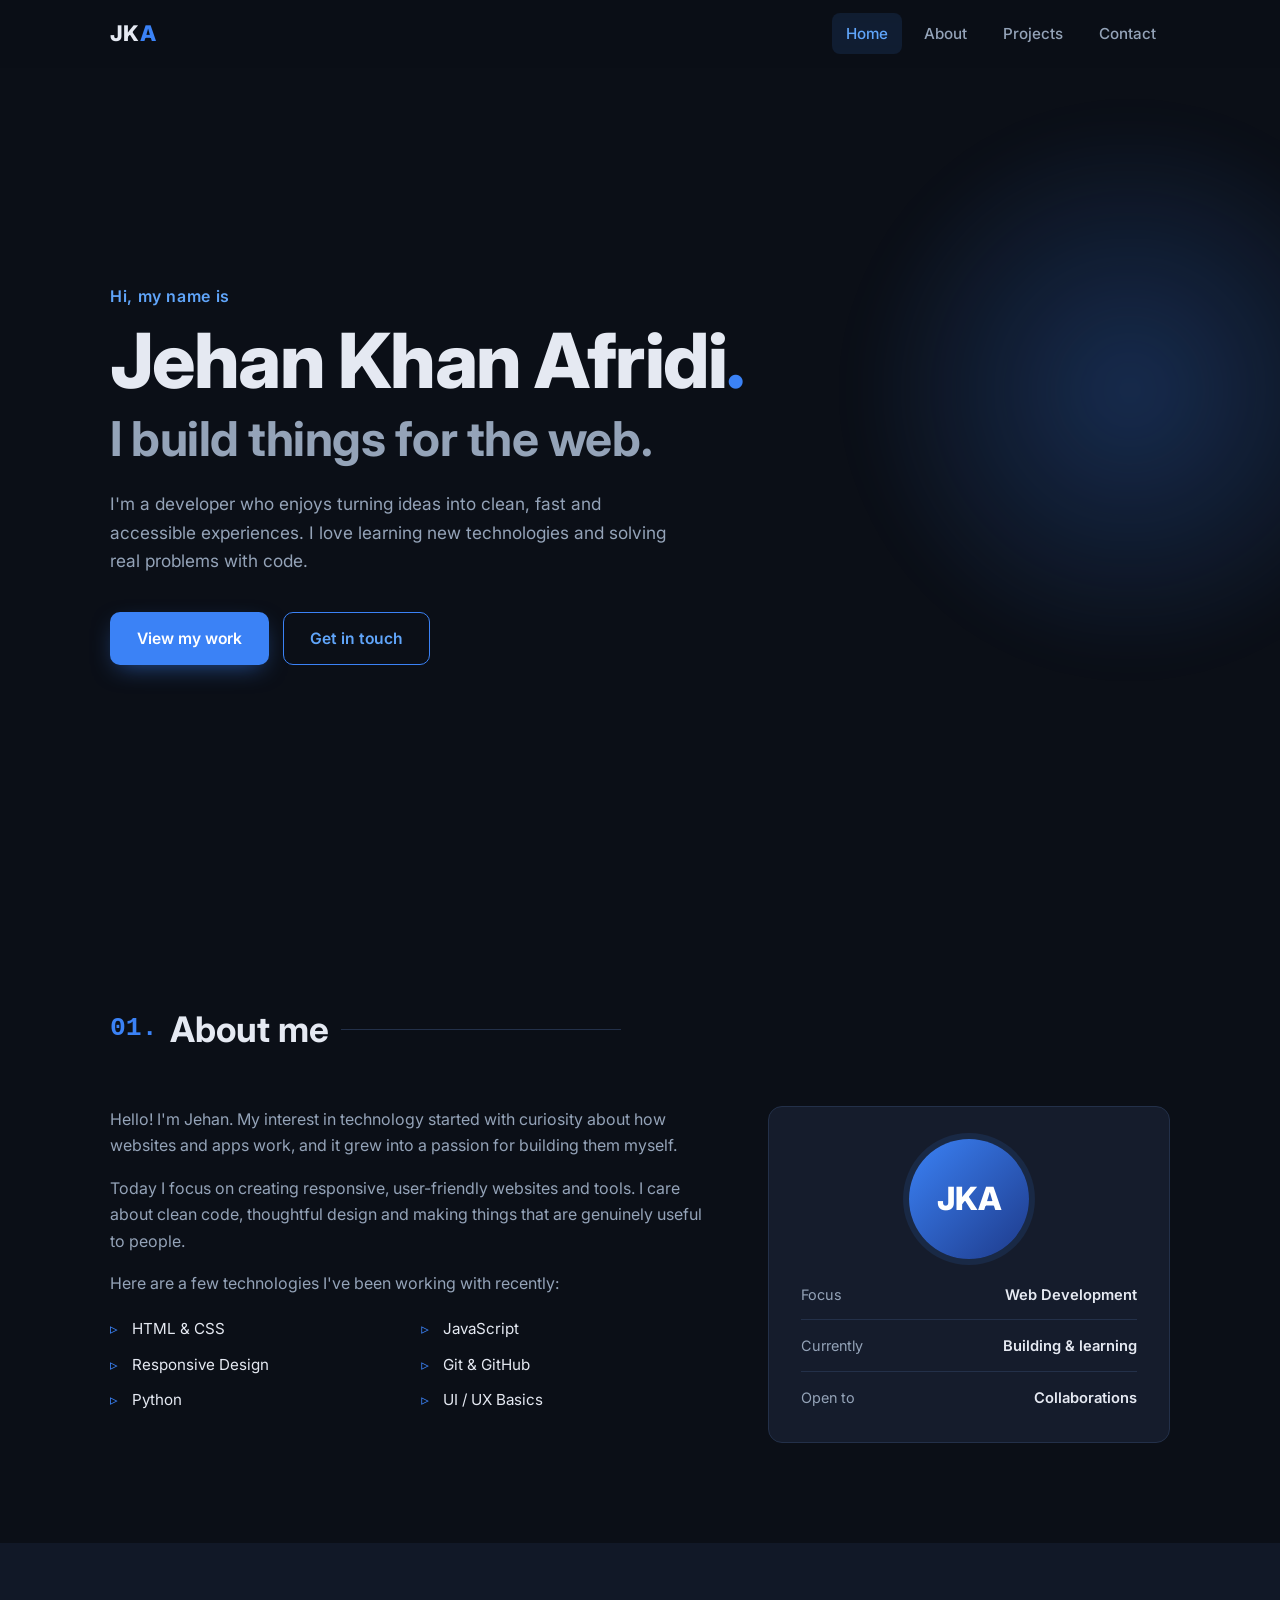
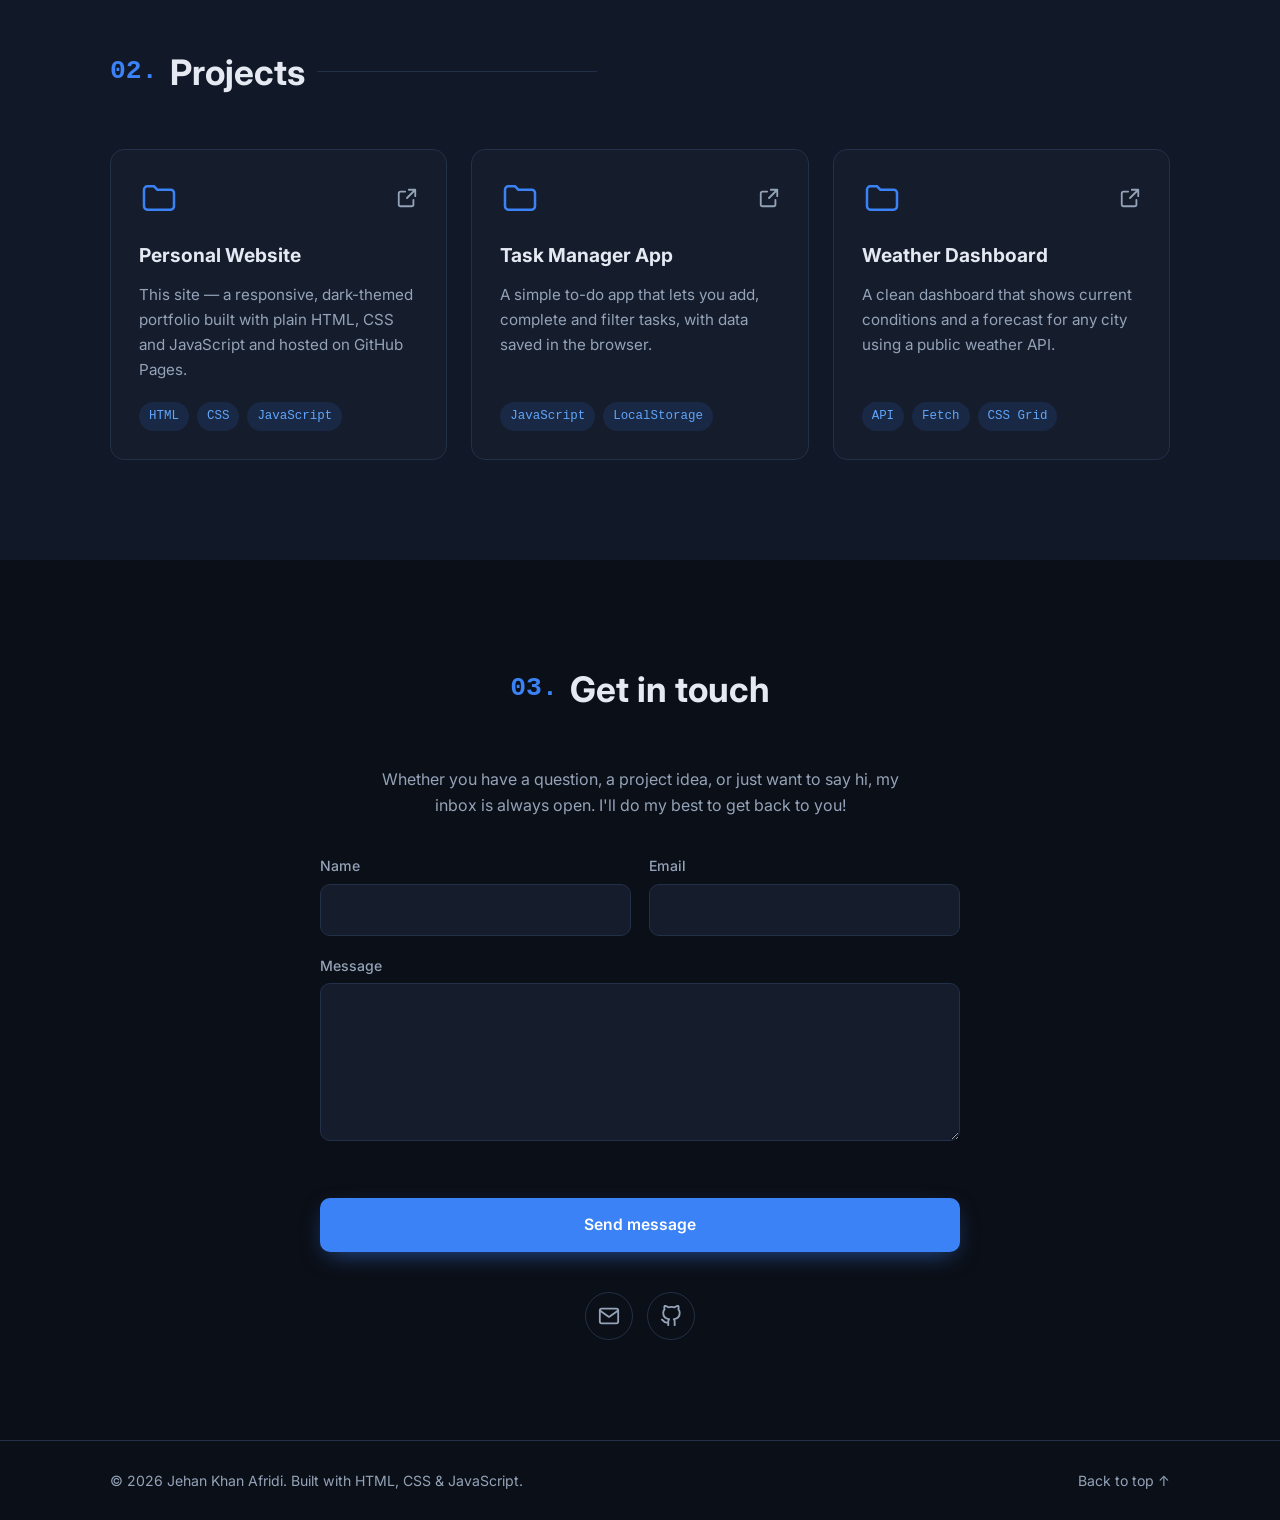
==== index.html @ e615b88d "Add personal website with home, about, projects and contact sections Co-Authored-By: Claude Opus 5.5" ====
<!DOCTYPE html>
<html lang="en">
<head>
  <meta charset="UTF-8">
  <meta name="viewport" content="width=device-width, initial-scale=1.0">
  <meta name="description" content="Personal website of Jehan Khan Afridi — developer, builder and lifelong learner.">
  <meta name="theme-color" content="#0b0f17">
  <title>Jehan Khan Afridi</title>
  <link rel="preconnect" href="https://fonts.googleapis.com">
  <link rel="preconnect" href="https://fonts.gstatic.com" crossorigin>
  <link href="https://fonts.googleapis.com/css2?family=Inter:wght@400;500;600;700;800&display=swap" rel="stylesheet">
  <link rel="stylesheet" href="css/style.css">
  <script>document.documentElement.classList.add("js");</script>
</head>
<body>
  <header class="site-header" id="top">
    <nav class="nav container" aria-label="Main navigation">
      <a href="#home" class="logo" aria-label="Home">JK<span>A</span></a>
      <button class="nav-toggle" aria-expanded="false" aria-controls="nav-menu" aria-label="Toggle menu">
        <span></span><span></span><span></span>
      </button>
      <ul class="nav-menu" id="nav-menu">
        <li><a href="#home" class="nav-link">Home</a></li>
        <li><a href="#about" class="nav-link">About</a></li>
        <li><a href="#projects" class="nav-link">Projects</a></li>
        <li><a href="#contact" class="nav-link">Contact</a></li>
      </ul>
    </nav>
  </header>

  <main>
    <!-- Home -->
    <section class="hero" id="home">
      <div class="container hero-inner">
        <p class="eyebrow">Hi, my name is</p>
        <h1 class="hero-title">Jehan Khan Afridi<span class="accent">.</span></h1>
        <h2 class="hero-subtitle">I build things for the web.</h2>
        <p class="hero-text">
          I'm a developer who enjoys turning ideas into clean, fast and accessible
          experiences. I love learning new technologies and solving real problems with code.
        </p>
        <div class="hero-actions">
          <a href="#projects" class="btn btn-primary">View my work</a>
          <a href="#contact" class="btn btn-outline">Get in touch</a>
        </div>
      </div>
      <div class="hero-glow" aria-hidden="true"></div>
    </section>

    <!-- About -->
    <section class="section" id="about">
      <div class="container">
        <h2 class="section-title"><span class="accent">01.</span> About me</h2>
        <div class="about-grid">
          <div class="about-text reveal">
            <p>
              Hello! I'm Jehan. My interest in technology started with curiosity about how
              websites and apps work, and it grew into a passion for building them myself.
            </p>
            <p>
              Today I focus on creating responsive, user-friendly websites and tools.
              I care about clean code, thoughtful design and making things that are
              genuinely useful to people.
            </p>
            <p>Here are a few technologies I've been working with recently:</p>
            <ul class="skills">
              <li>HTML &amp; CSS</li>
              <li>JavaScript</li>
              <li>Responsive Design</li>
              <li>Git &amp; GitHub</li>
              <li>Python</li>
              <li>UI / UX Basics</li>
            </ul>
          </div>
          <div class="about-card reveal">
            <div class="avatar" aria-hidden="true">JKA</div>
            <dl class="facts">
              <div><dt>Focus</dt><dd>Web Development</dd></div>
              <div><dt>Currently</dt><dd>Building &amp; learning</dd></div>
              <div><dt>Open to</dt><dd>Collaborations</dd></div>
            </dl>
          </div>
        </div>
      </div>
    </section>

    <!-- Projects -->
    <section class="section" id="projects">
      <div class="container">
        <h2 class="section-title"><span class="accent">02.</span> Projects</h2>
        <div class="projects-grid">
          <article class="project-card reveal">
            <div class="project-top">
              <svg class="project-icon" viewBox="0 0 24 24" aria-hidden="true"><path d="M3 7a2 2 0 0 1 2-2h4l2 2h8a2 2 0 0 1 2 2v8a2 2 0 0 1-2 2H5a2 2 0 0 1-2-2z"/></svg>
              <a href="https://github.com/afridi107/MyWebsite" class="project-link" target="_blank" rel="noopener" aria-label="View source on GitHub">
                <svg viewBox="0 0 24 24" aria-hidden="true"><path d="M14 3h7v7M21 3l-9 9M10 5H5a2 2 0 0 0-2 2v12a2 2 0 0 0 2 2h12a2 2 0 0 0 2-2v-5"/></svg>
              </a>
            </div>
            <h3>Personal Website</h3>
            <p>This site — a responsive, dark-themed portfolio built with plain HTML, CSS and JavaScript and hosted on GitHub Pages.</p>
            <ul class="tags"><li>HTML</li><li>CSS</li><li>JavaScript</li></ul>
          </article>

          <article class="project-card reveal">
            <div class="project-top">
              <svg class="project-icon" viewBox="0 0 24 24" aria-hidden="true"><path d="M3 7a2 2 0 0 1 2-2h4l2 2h8a2 2 0 0 1 2 2v8a2 2 0 0 1-2 2H5a2 2 0 0 1-2-2z"/></svg>
              <a href="#" class="project-link" aria-label="Project link">
                <svg viewBox="0 0 24 24" aria-hidden="true"><path d="M14 3h7v7M21 3l-9 9M10 5H5a2 2 0 0 0-2 2v12a2 2 0 0 0 2 2h12a2 2 0 0 0 2-2v-5"/></svg>
              </a>
            </div>
            <h3>Task Manager App</h3>
            <p>A simple to-do app that lets you add, complete and filter tasks, with data saved in the browser.</p>
            <ul class="tags"><li>JavaScript</li><li>LocalStorage</li></ul>
          </article>

          <article class="project-card reveal">
            <div class="project-top">
              <svg class="project-icon" viewBox="0 0 24 24" aria-hidden="true"><path d="M3 7a2 2 0 0 1 2-2h4l2 2h8a2 2 0 0 1 2 2v8a2 2 0 0 1-2 2H5a2 2 0 0 1-2-2z"/></svg>
              <a href="#" class="project-link" aria-label="Project link">
                <svg viewBox="0 0 24 24" aria-hidden="true"><path d="M14 3h7v7M21 3l-9 9M10 5H5a2 2 0 0 0-2 2v12a2 2 0 0 0 2 2h12a2 2 0 0 0 2-2v-5"/></svg>
              </a>
            </div>
            <h3>Weather Dashboard</h3>
            <p>A clean dashboard that shows current conditions and a forecast for any city using a public weather API.</p>
            <ul class="tags"><li>API</li><li>Fetch</li><li>CSS Grid</li></ul>
          </article>
        </div>
      </div>
    </section>

    <!-- Contact -->
    <section class="section" id="contact">
      <div class="container contact">
        <h2 class="section-title center"><span class="accent">03.</span> Get in touch</h2>
        <p class="contact-text reveal">
          Whether you have a question, a project idea, or just want to say hi,
          my inbox is always open. I'll do my best to get back to you!
        </p>
        <form class="contact-form reveal" id="contact-form" novalidate>
          <div class="field">
            <label for="name">Name</label>
            <input type="text" id="name" name="name" autocomplete="name" required>
          </div>
          <div class="field">
            <label for="email">Email</label>
            <input type="email" id="email" name="email" autocomplete="email" required>
          </div>
          <div class="field full">
            <label for="message">Message</label>
            <textarea id="message" name="message" rows="5" required></textarea>
          </div>
          <p class="form-status full" id="form-status" role="status" aria-live="polite"></p>
          <button type="submit" class="btn btn-primary full">Send message</button>
        </form>
        <ul class="socials">
          <li><a href="mailto:your.email@example.com" aria-label="Email">
            <svg viewBox="0 0 24 24" aria-hidden="true"><path d="M4 4h16a2 2 0 0 1 2 2v12a2 2 0 0 1-2 2H4a2 2 0 0 1-2-2V6a2 2 0 0 1 2-2z"/><path d="m22 6-10 7L2 6"/></svg>
          </a></li>
          <li><a href="https://github.com/afridi107" target="_blank" rel="noopener" aria-label="GitHub">
            <svg viewBox="0 0 24 24" aria-hidden="true"><path d="M9 19c-5 1.5-5-2.5-7-3m14 6v-3.87a3.37 3.37 0 0 0-.94-2.61c3.14-.35 6.44-1.54 6.44-7A5.44 5.44 0 0 0 20 4.77 5.07 5.07 0 0 0 19.91 1S18.73.65 16 2.48a13.38 13.38 0 0 0-7 0C6.27.65 5.09 1 5.09 1A5.07 5.07 0 0 0 5 4.77a5.44 5.44 0 0 0-1.5 3.78c0 5.42 3.3 6.61 6.44 7A3.37 3.37 0 0 0 9 18.13V22"/></svg>
          </a></li>
        </ul>
      </div>
    </section>
  </main>

  <footer class="site-footer">
    <div class="container">
      <p>&copy; <span id="year"></span> Jehan Khan Afridi. Built with HTML, CSS &amp; JavaScript.</p>
      <a href="#home" class="back-to-top">Back to top &uarr;</a>
    </div>
  </footer>

  <script src="js/main.js"></script>
</body>
</html>
---- css/style.css ----
:root {
  --bg: #0b0f17;
  --bg-alt: #111827;
  --surface: #151c2c;
  --border: #233049;
  --text: #e5e9f2;
  --muted: #94a3b8;
  --accent: #3b82f6;
  --accent-light: #60a5fa;
  --accent-soft: rgba(59, 130, 246, 0.12);
  --radius: 14px;
  --header-h: 68px;
  --maxw: 1100px;
  --ease: cubic-bezier(0.22, 1, 0.36, 1);
}

*,
*::before,
*::after { box-sizing: border-box; }

html { scroll-behavior: smooth; scroll-padding-top: var(--header-h); }

body {
  margin: 0;
  font-family: "Inter", system-ui, -apple-system, "Segoe UI", Roboto, sans-serif;
  background: var(--bg);
  color: var(--text);
  line-height: 1.65;
  -webkit-font-smoothing: antialiased;
  overflow-x: hidden;
}

img, svg { display: block; max-width: 100%; }
a { color: inherit; text-decoration: none; }
ul { list-style: none; margin: 0; padding: 0; }

.container {
  width: 100%;
  max-width: var(--maxw);
  margin: 0 auto;
  padding: 0 20px;
}

.accent { color: var(--accent); }

:focus-visible {
  outline: 2px solid var(--accent-light);
  outline-offset: 3px;
  border-radius: 4px;
}

/* ---------- Header / Nav ---------- */
.site-header {
  position: fixed;
  inset: 0 0 auto 0;
  height: var(--header-h);
  z-index: 100;
  background: rgba(11, 15, 23, 0.75);
  backdrop-filter: blur(12px);
  -webkit-backdrop-filter: blur(12px);
  border-bottom: 1px solid transparent;
  transition: border-color 0.3s, background 0.3s;
}
.site-header.scrolled { border-bottom-color: var(--border); background: rgba(11, 15, 23, 0.92); }

.nav {
  height: 100%;
  display: flex;
  align-items: center;
  justify-content: space-between;
}

.logo {
  font-weight: 800;
  font-size: 1.35rem;
  letter-spacing: 0.02em;
}
.logo span { color: var(--accent); }

.nav-menu { display: flex; gap: 8px; }

.nav-link {
  display: block;
  padding: 8px 14px;
  border-radius: 8px;
  color: var(--muted);
  font-weight: 500;
  font-size: 0.95rem;
  transition: color 0.2s, background 0.2s;
}
.nav-link:hover,
.nav-link.active { color: var(--text); background: var(--accent-soft); }
.nav-link.active { color: var(--accent-light); }

.nav-toggle {
  display: none;
  width: 42px;
  height: 42px;
  padding: 10px;
  background: none;
  border: 1px solid var(--border);
  border-radius: 10px;
  cursor: pointer;
  flex-direction: column;
  justify-content: space-between;
}
.nav-toggle span {
  display: block;
  height: 2px;
  width: 100%;
  background: var(--text);
  border-radius: 2px;
  transition: transform 0.3s var(--ease), opacity 0.2s;
}
.nav-toggle[aria-expanded="true"] span:nth-child(1) { transform: translateY(9px) rotate(45deg); }
.nav-toggle[aria-expanded="true"] span:nth-child(2) { opacity: 0; }
.nav-toggle[aria-expanded="true"] span:nth-child(3) { transform: translateY(-9px) rotate(-45deg); }

/* ---------- Buttons ---------- */
.btn {
  display: inline-flex;
  align-items: center;
  justify-content: center;
  padding: 13px 26px;
  border-radius: 10px;
  font: inherit;
  font-weight: 600;
  font-size: 0.98rem;
  cursor: pointer;
  border: 1px solid transparent;
  transition: transform 0.2s var(--ease), background 0.2s, box-shadow 0.2s, color 0.2s;
}
.btn:hover { transform: translateY(-2px); }
.btn-primary {
  background: var(--accent);
  color: #fff;
  box-shadow: 0 8px 24px -8px rgba(59, 130, 246, 0.6);
}
.btn-primary:hover { background: var(--accent-light); }
.btn-outline {
  border-color: var(--accent);
  color: var(--accent-light);
}
.btn-outline:hover { background: var(--accent-soft); }

/* ---------- Hero ---------- */
.hero {
  position: relative;
  min-height: 100vh;
  min-height: 100svh;
  display: flex;
  align-items: center;
  padding: calc(var(--header-h) + 40px) 0 60px;
  overflow: hidden;
}
.hero-inner { position: relative; z-index: 1; }
.hero-glow {
  position: absolute;
  width: 600px;
  height: 600px;
  right: -150px;
  top: 10%;
  background: radial-gradient(circle, rgba(59, 130, 246, 0.25), transparent 65%);
  filter: blur(20px);
  pointer-events: none;
}

.eyebrow {
  color: var(--accent-light);
  font-weight: 600;
  margin: 0 0 12px;
  letter-spacing: 0.04em;
}
.hero-title {
  font-size: clamp(2.6rem, 8vw, 4.75rem);
  line-height: 1.05;
  margin: 0;
  font-weight: 800;
  letter-spacing: -0.02em;
}
.hero-subtitle {
  font-size: clamp(1.5rem, 5vw, 3rem);
  line-height: 1.15;
  margin: 10px 0 24px;
  color: var(--muted);
  font-weight: 700;
  letter-spacing: -0.01em;
}
.hero-text {
  max-width: 560px;
  color: var(--muted);
  font-size: 1.08rem;
  margin: 0 0 36px;
}
.hero-actions { display: flex; flex-wrap: wrap; gap: 14px; }

/* ---------- Sections ---------- */
.section { padding: 100px 0; }
.section:nth-of-type(odd) { background: var(--bg-alt); }

.section-title {
  display: flex;
  align-items: center;
  gap: 12px;
  font-size: clamp(1.6rem, 4vw, 2.2rem);
  margin: 0 0 48px;
  font-weight: 700;
  white-space: nowrap;
}
.section-title .accent { font-size: 0.75em; font-family: ui-monospace, "SFMono-Regular", Menlo, monospace; }
.section-title::after {
  content: "";
  flex: 1;
  height: 1px;
  max-width: 280px;
  background: var(--border);
}
.section-title.center { justify-content: center; }
.section-title.center::after { display: none; }

/* ---------- About ---------- */
.about-grid {
  display: grid;
  grid-template-columns: 3fr 2fr;
  gap: 56px;
  align-items: start;
}
.about-text p { color: var(--muted); margin: 0 0 16px; }
.skills {
  display: grid;
  grid-template-columns: repeat(2, minmax(0, 1fr));
  gap: 10px 20px;
  margin-top: 20px;
}
.skills li {
  position: relative;
  padding-left: 22px;
  font-size: 0.95rem;
}
.skills li::before {
  content: "▹";
  position: absolute;
  left: 0;
  color: var(--accent);
}

.about-card {
  background: var(--surface);
  border: 1px solid var(--border);
  border-radius: var(--radius);
  padding: 32px;
  text-align: center;
}
.avatar {
  width: 120px;
  height: 120px;
  margin: 0 auto 24px;
  border-radius: 50%;
  display: grid;
  place-items: center;
  font-size: 2rem;
  font-weight: 800;
  color: #fff;
  background: linear-gradient(135deg, var(--accent), #1e3a8a);
  box-shadow: 0 0 0 6px var(--accent-soft);
}
.facts { margin: 0; display: grid; gap: 14px; text-align: left; }
.facts div {
  display: flex;
  justify-content: space-between;
  gap: 12px;
  padding-bottom: 12px;
  border-bottom: 1px solid var(--border);
}
.facts div:last-child { border-bottom: 0; padding-bottom: 0; }
.facts dt { color: var(--muted); font-size: 0.9rem; }
.facts dd { margin: 0; font-weight: 600; font-size: 0.92rem; text-align: right; }

/* ---------- Projects ---------- */
.projects-grid {
  display: grid;
  grid-template-columns: repeat(auto-fill, minmax(280px, 1fr));
  gap: 24px;
}
.project-card {
  display: flex;
  flex-direction: column;
  background: var(--surface);
  border: 1px solid var(--border);
  border-radius: var(--radius);
  padding: 28px;
  transition: transform 0.3s var(--ease), border-color 0.3s, box-shadow 0.3s;
}
.project-card:hover {
  transform: translateY(-6px);
  border-color: rgba(59, 130, 246, 0.5);
  box-shadow: 0 20px 40px -20px rgba(59, 130, 246, 0.35);
}
.project-top {
  display: flex;
  justify-content: space-between;
  align-items: center;
  margin-bottom: 22px;
}
.project-icon {
  width: 40px;
  height: 40px;
  fill: none;
  stroke: var(--accent);
  stroke-width: 1.5;
}
.project-link svg,
.socials svg {
  width: 22px;
  height: 22px;
  fill: none;
  stroke: currentColor;
  stroke-width: 2;
  stroke-linecap: round;
  stroke-linejoin: round;
}
.project-link { color: var(--muted); transition: color 0.2s; }
.project-link:hover { color: var(--accent-light); }
.project-card h3 { margin: 0 0 10px; font-size: 1.2rem; }
.project-card p { margin: 0 0 20px; color: var(--muted); font-size: 0.95rem; flex: 1; }
.tags { display: flex; flex-wrap: wrap; gap: 8px; }
.tags li {
  font-size: 0.78rem;
  font-family: ui-monospace, "SFMono-Regular", Menlo, monospace;
  color: var(--accent-light);
  background: var(--accent-soft);
  padding: 4px 10px;
  border-radius: 999px;
}

/* ---------- Contact ---------- */
.contact { max-width: 680px; text-align: center; }
.contact-text { color: var(--muted); margin: 0 auto 36px; max-width: 520px; }
.contact-form {
  display: grid;
  grid-template-columns: 1fr 1fr;
  gap: 18px;
  text-align: left;
}
.field { display: flex; flex-direction: column; gap: 6px; }
.full { grid-column: 1 / -1; }
.field label { font-size: 0.88rem; font-weight: 500; color: var(--muted); }
.field input,
.field textarea {
  font: inherit;
  color: var(--text);
  background: var(--surface);
  border: 1px solid var(--border);
  border-radius: 10px;
  padding: 12px 14px;
  resize: vertical;
  transition: border-color 0.2s, box-shadow 0.2s;
}
.field input:focus,
.field textarea:focus {
  outline: none;
  border-color: var(--accent);
  box-shadow: 0 0 0 3px var(--accent-soft);
}
.field.invalid input,
.field.invalid textarea { border-color: #f87171; }
.form-status { margin: 0; min-height: 1.4em; font-size: 0.92rem; }
.form-status.error { color: #f87171; }
.form-status.success { color: #4ade80; }

.socials {
  display: flex;
  justify-content: center;
  gap: 14px;
  margin-top: 40px;
}
.socials a {
  display: grid;
  place-items: center;
  width: 48px;
  height: 48px;
  border-radius: 50%;
  border: 1px solid var(--border);
  color: var(--muted);
  transition: color 0.2s, border-color 0.2s, transform 0.2s var(--ease);
}
.socials a:hover { color: var(--accent-light); border-color: var(--accent); transform: translateY(-3px); }

/* ---------- Footer ---------- */
.site-footer {
  border-top: 1px solid var(--border);
  padding: 28px 0;
  font-size: 0.88rem;
  color: var(--muted);
}
.site-footer .container {
  display: flex;
  flex-wrap: wrap;
  justify-content: space-between;
  gap: 12px;
}
.site-footer p { margin: 0; }
.back-to-top:hover { color: var(--accent-light); }

/* ---------- Reveal animation ---------- */
.js .reveal {
  opacity: 0;
  transform: translateY(24px);
  transition: opacity 0.7s var(--ease), transform 0.7s var(--ease);
}
.js .reveal.visible { opacity: 1; transform: none; }

@media (prefers-reduced-motion: reduce) {
  html { scroll-behavior: auto; }
  *, *::before, *::after { transition: none !important; animation: none !important; }
  .js .reveal { opacity: 1; transform: none; }
}

/* ---------- Responsive ---------- */
@media (max-width: 820px) {
  .about-grid { grid-template-columns: 1fr; gap: 40px; }
  .about-card { max-width: 420px; margin: 0 auto; width: 100%; }
}

@media (max-width: 720px) {
  .nav-toggle { display: flex; }
  .nav-menu {
    position: fixed;
    top: var(--header-h);
    left: 0;
    right: 0;
    flex-direction: column;
    gap: 4px;
    padding: 16px 20px 24px;
    background: rgba(11, 15, 23, 0.98);
    border-bottom: 1px solid var(--border);
    transform: translateY(-110%);
    visibility: hidden;
    transition: transform 0.35s var(--ease), visibility 0.35s;
  }
  .nav-menu.open { transform: none; visibility: visible; }
  .nav-link { padding: 12px 14px; font-size: 1.05rem; }

  .section { padding: 72px 0; }
  .section-title { margin-bottom: 32px; }
  .hero-glow { width: 380px; height: 380px; right: -180px; }
  .contact-form { grid-template-columns: 1fr; }
  .site-footer .container { flex-direction: column; align-items: center; text-align: center; }
}

@media (max-width: 400px) {
  .container { padding: 0 16px; }
  .skills { grid-template-columns: 1fr; }
  .hero-actions .btn { flex: 1 1 100%; }
}
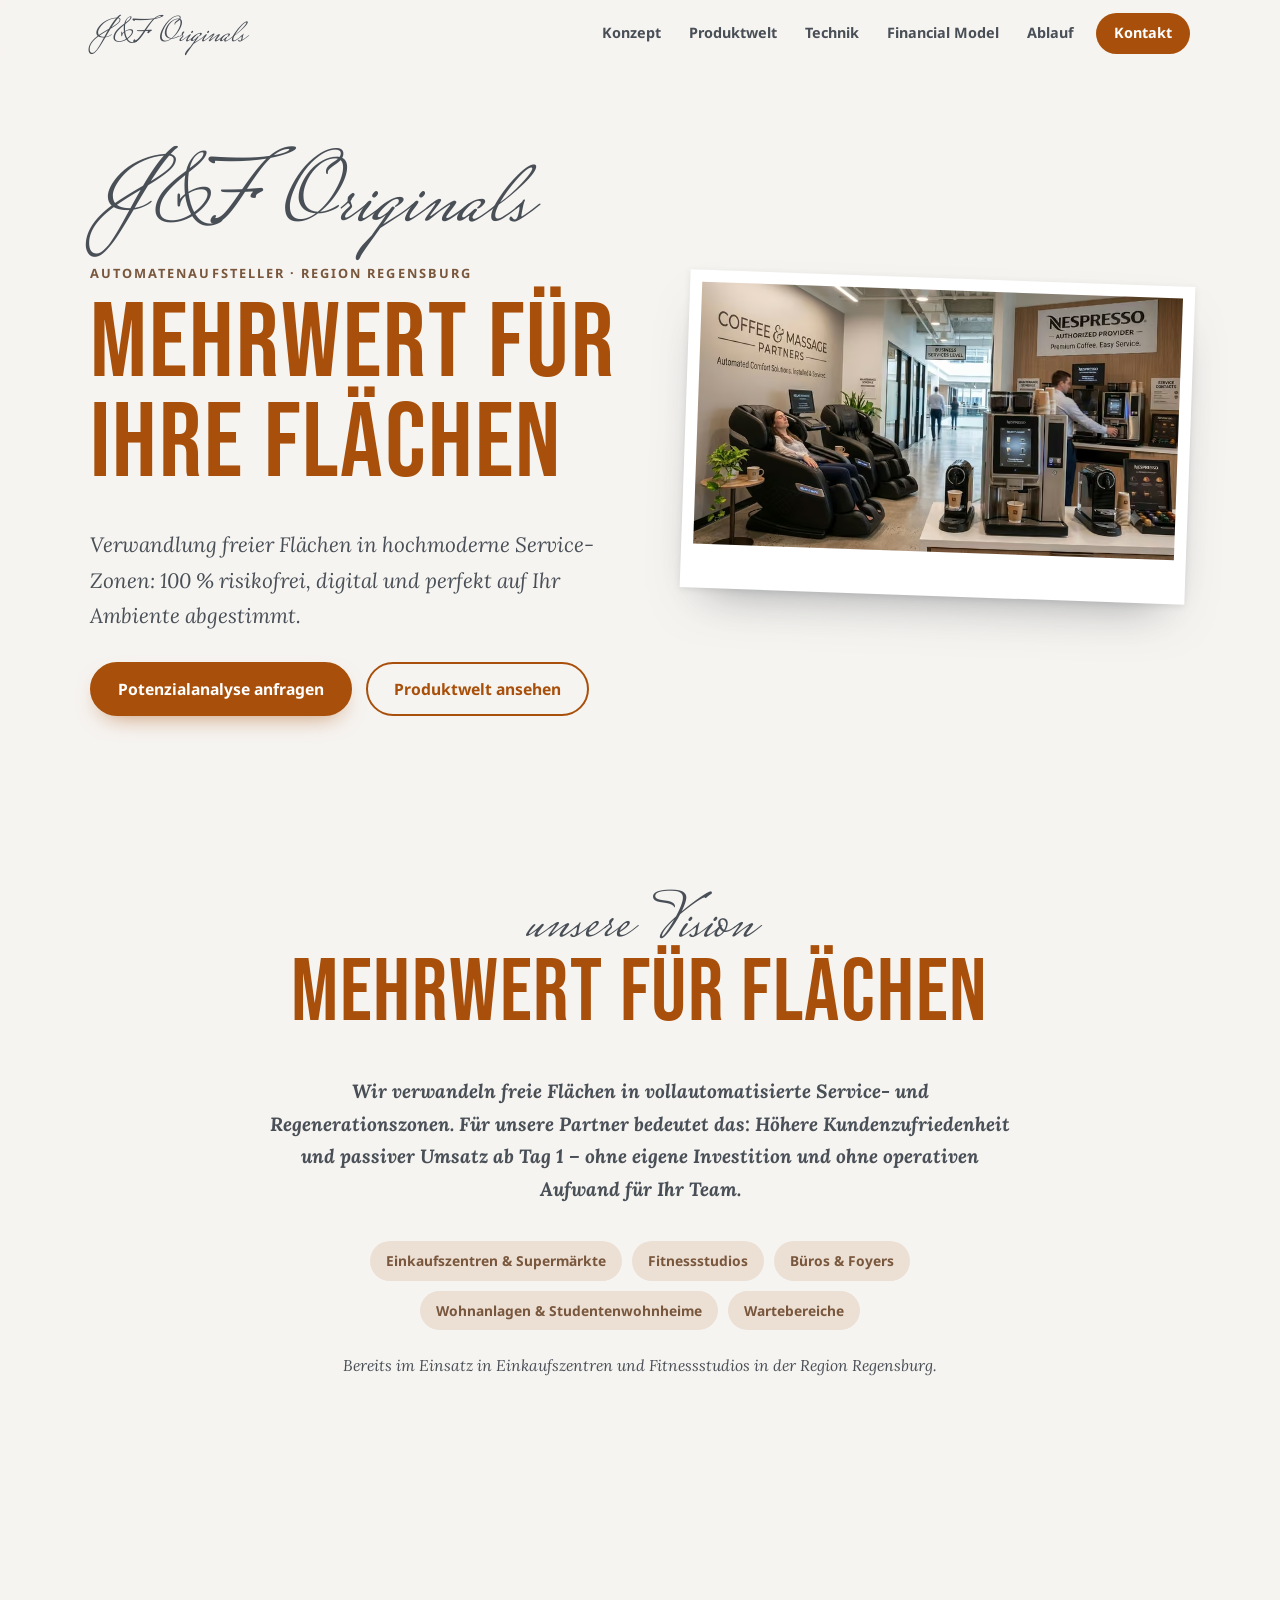
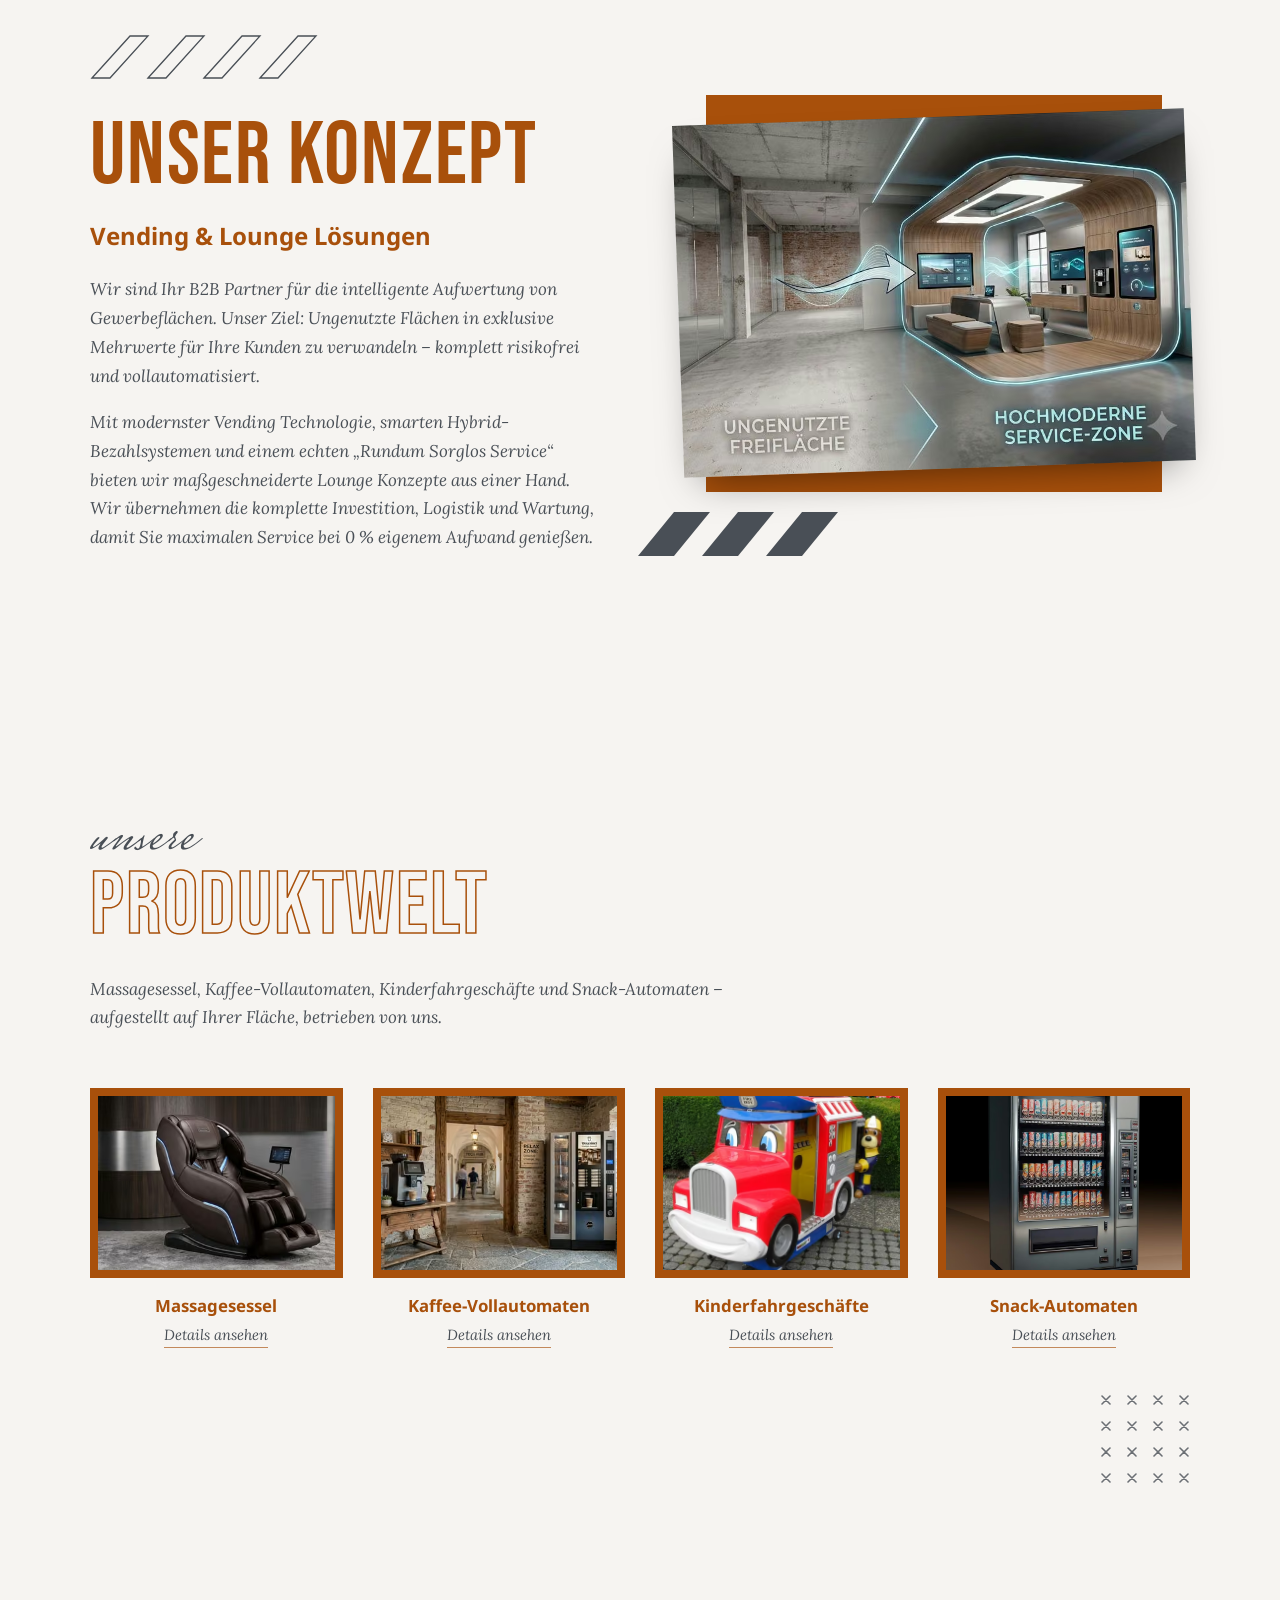
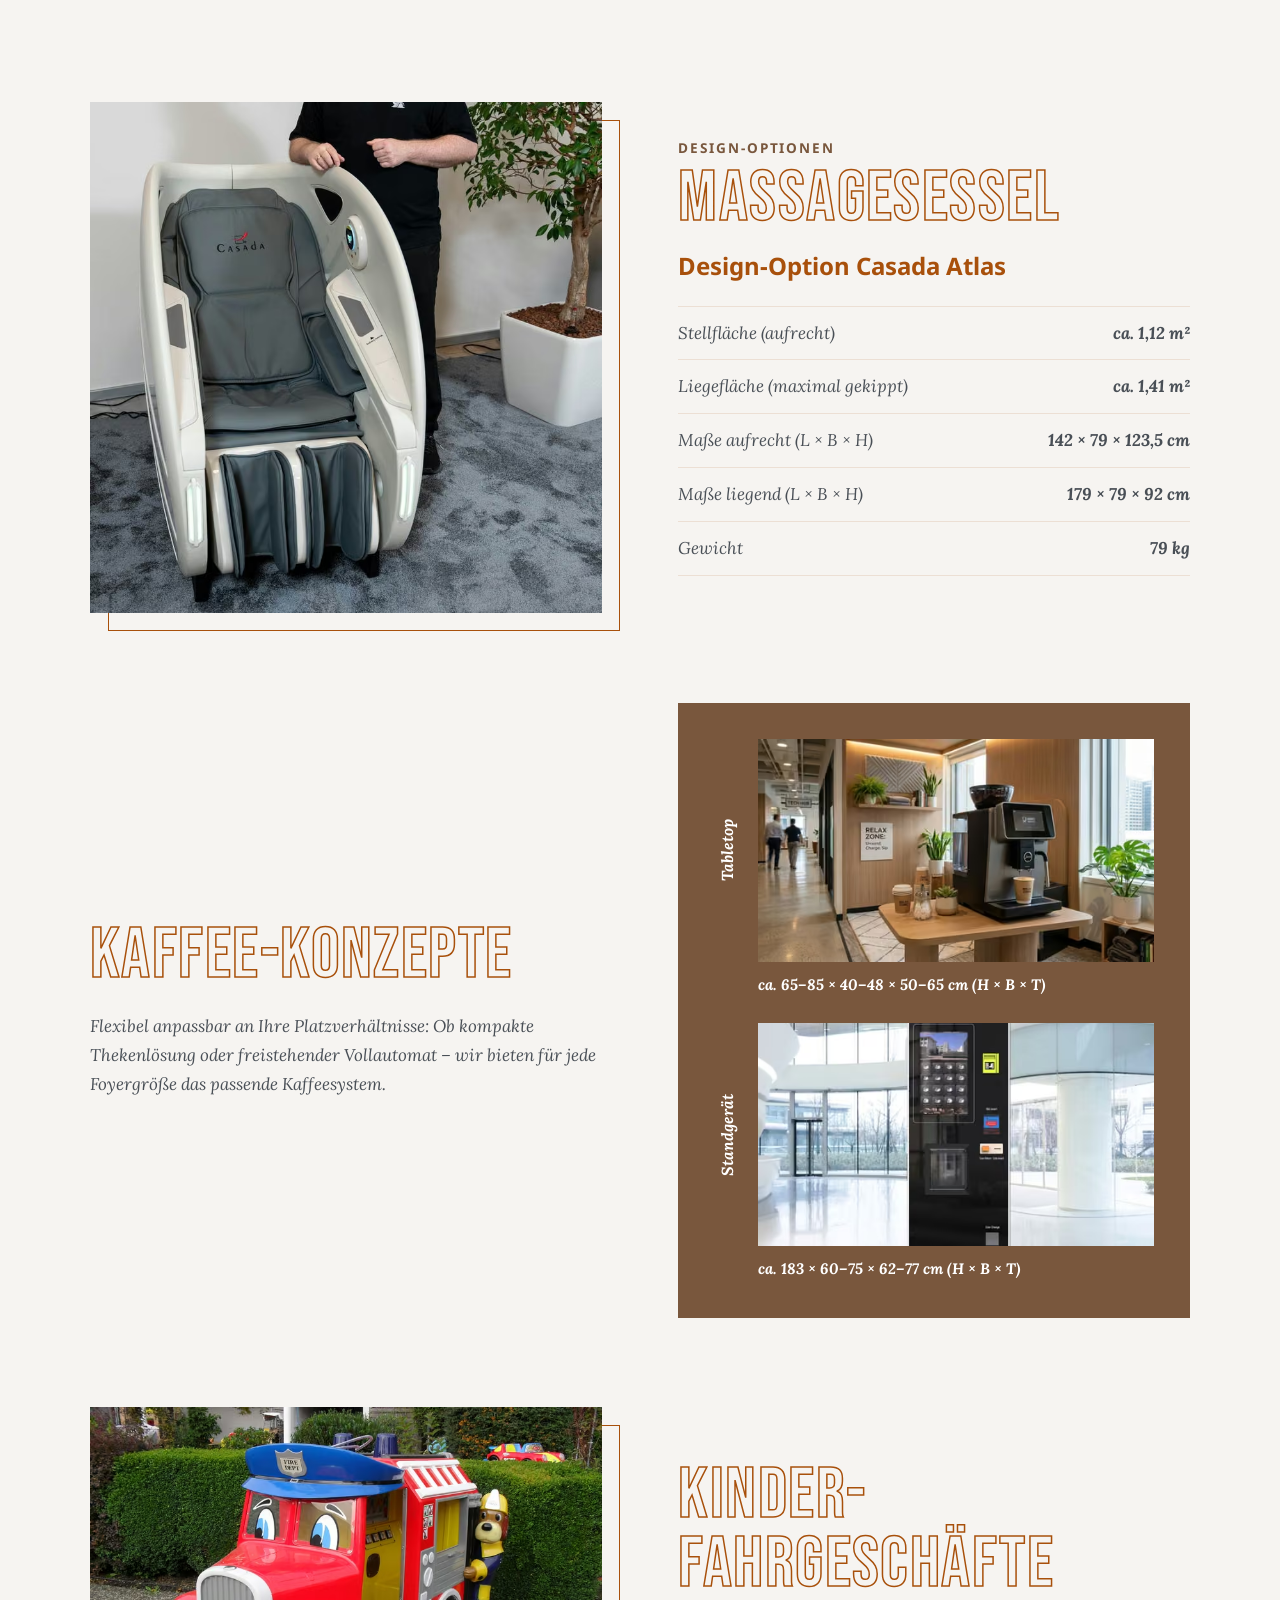
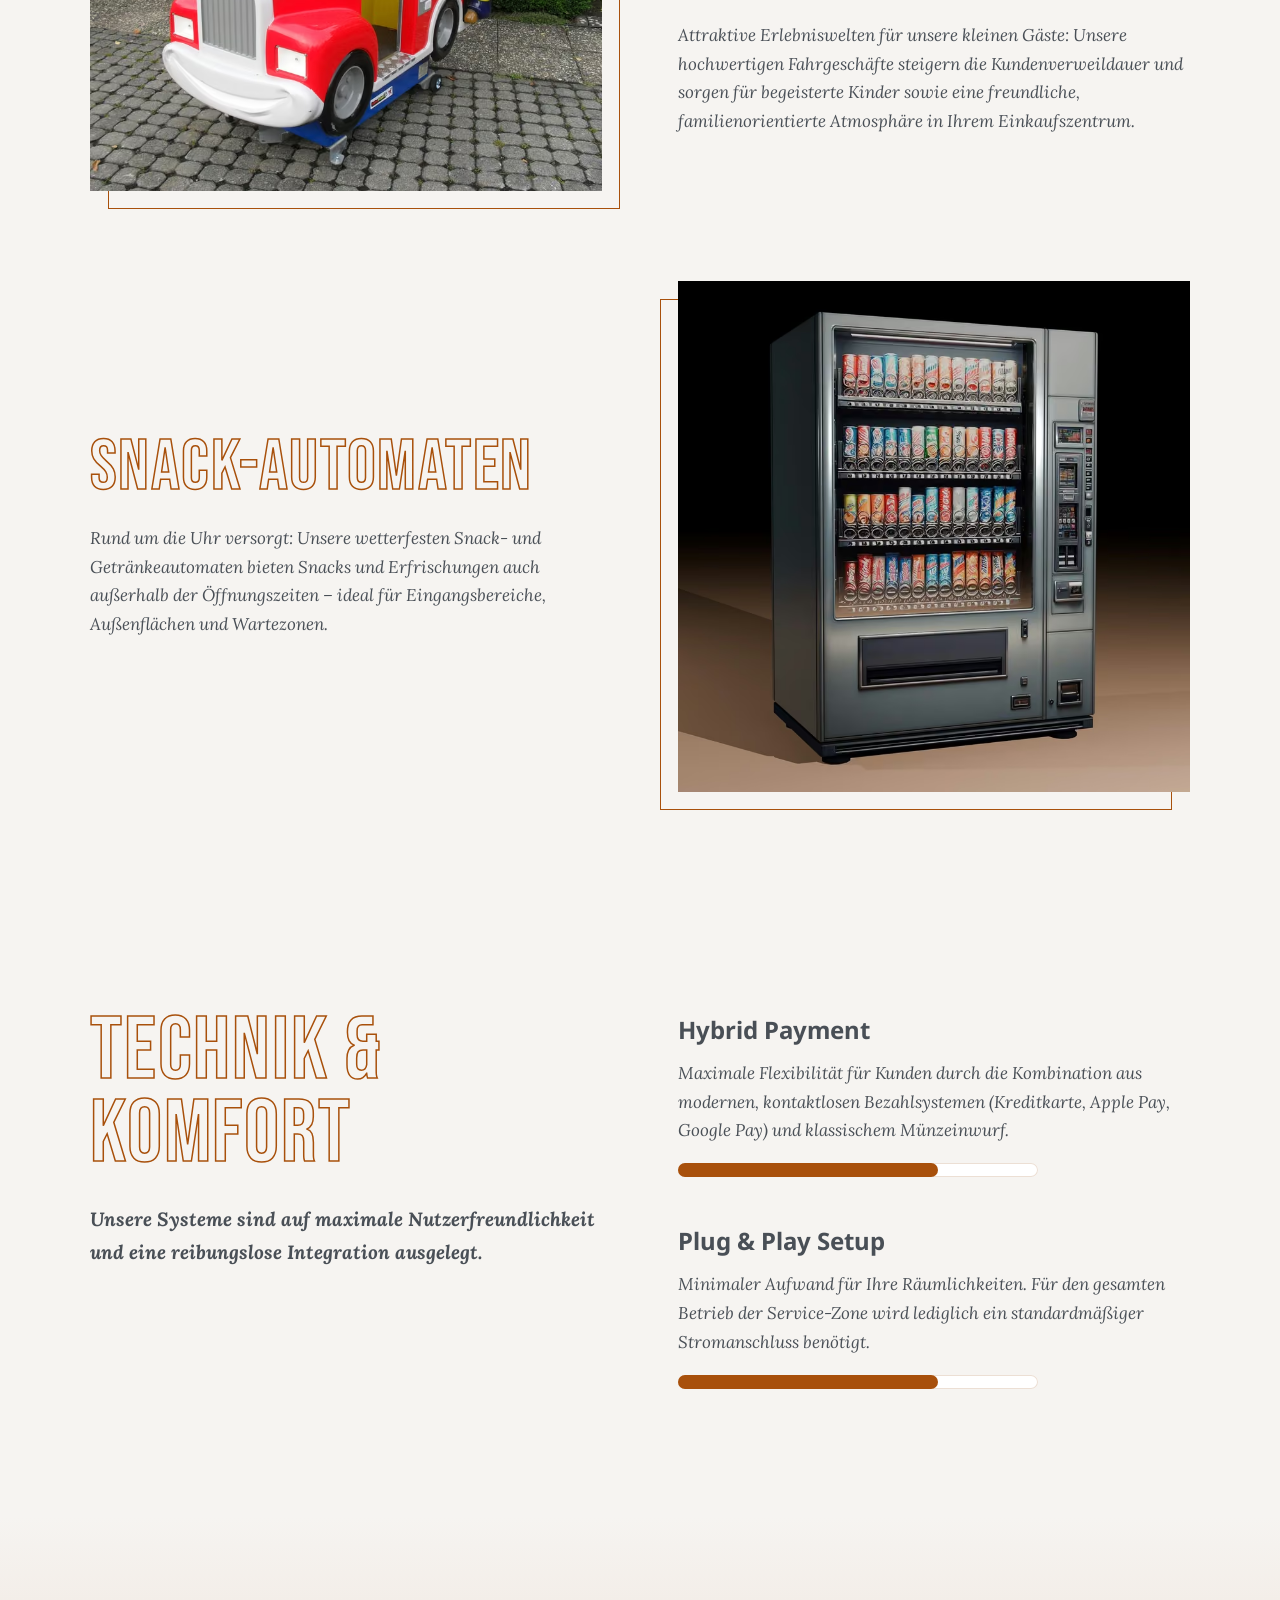
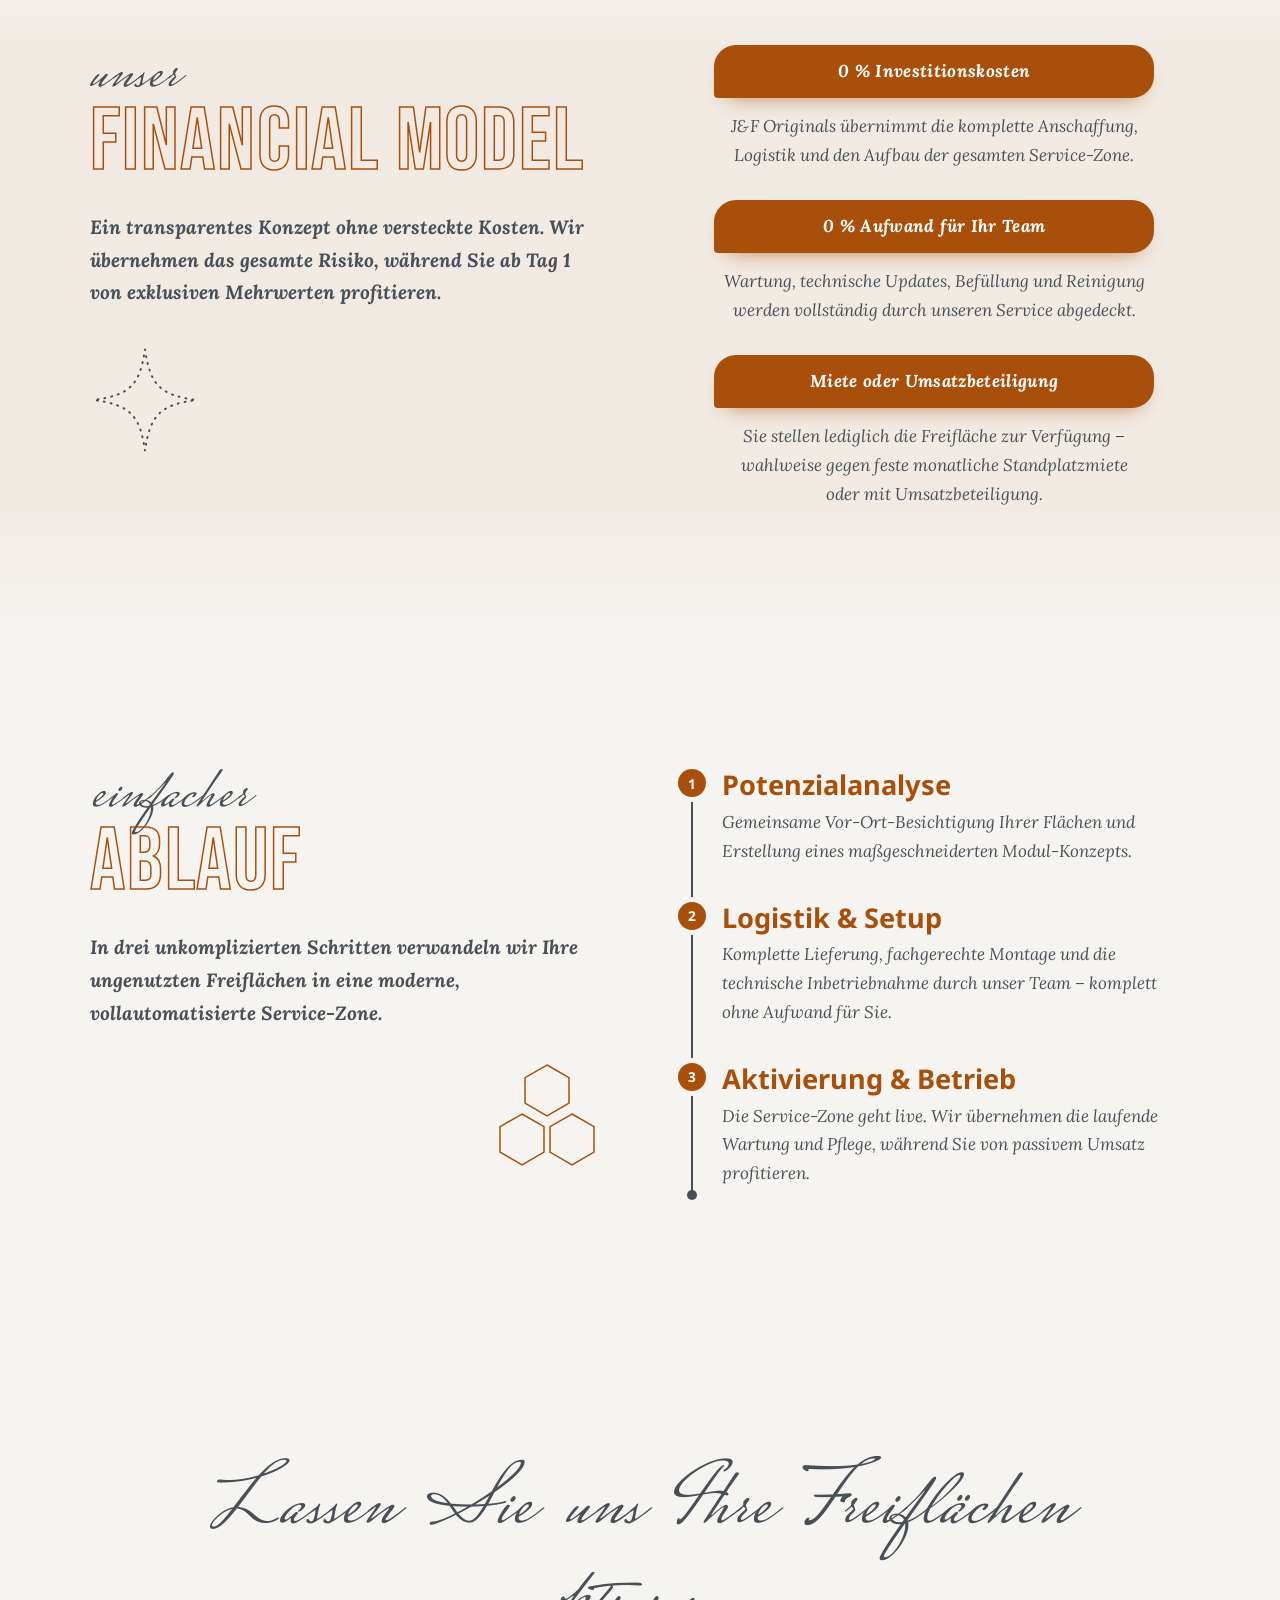
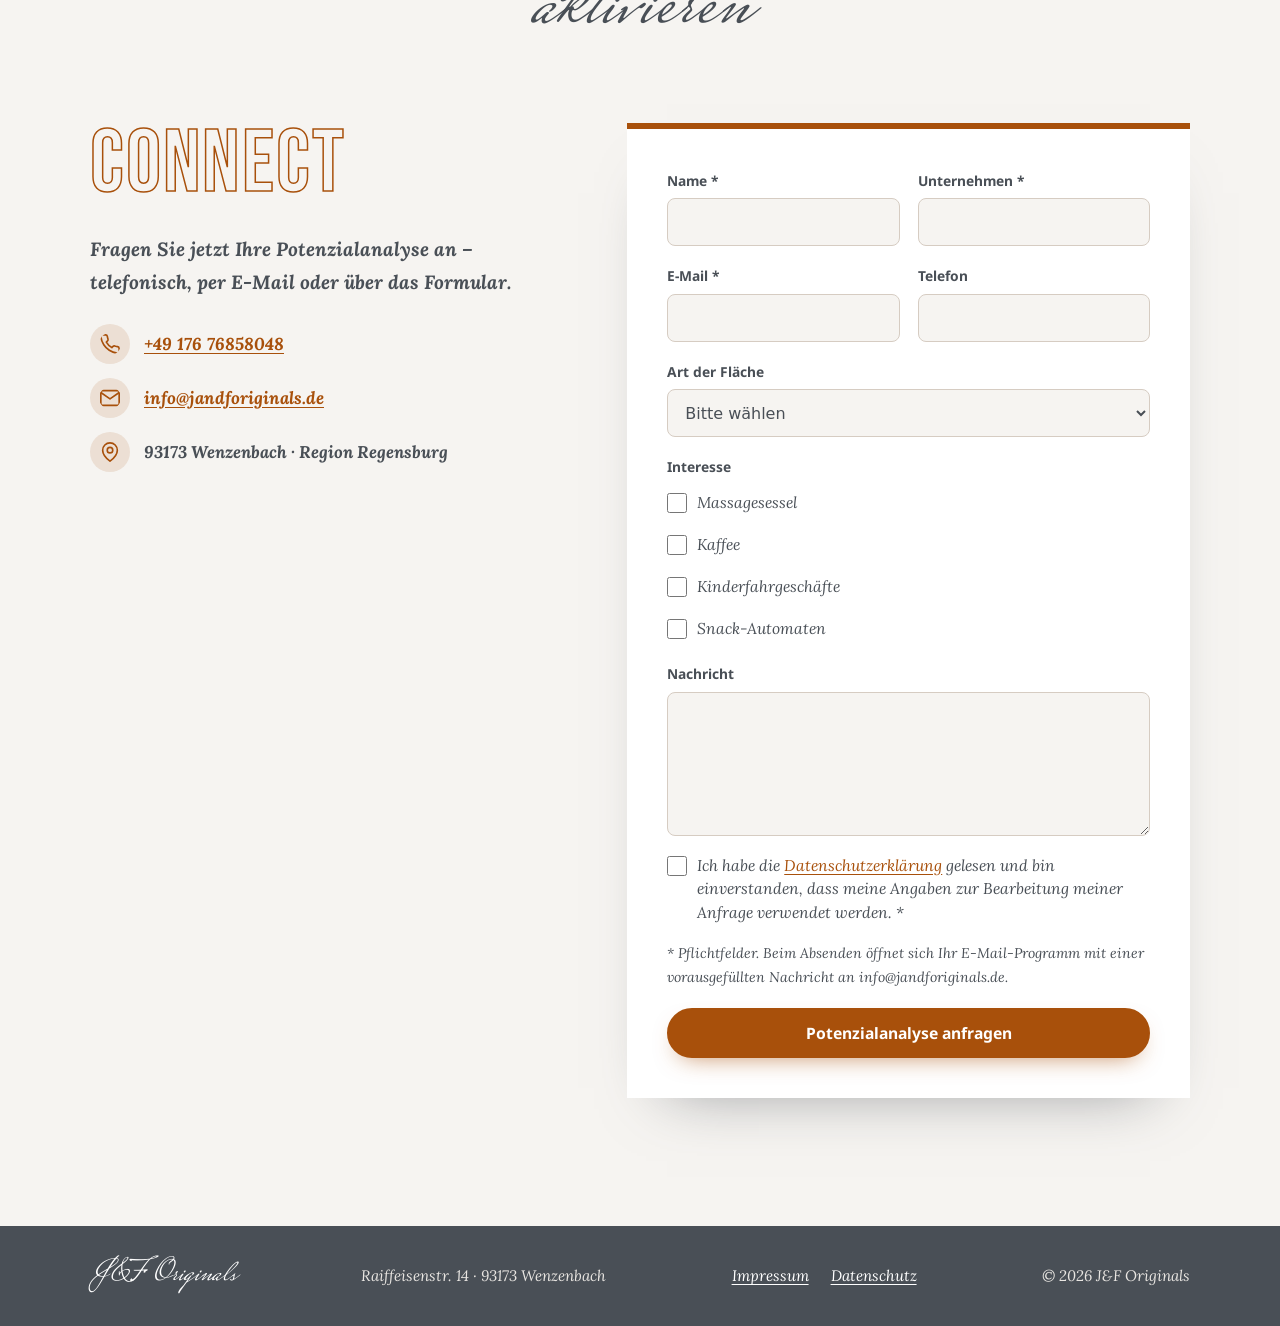
==== commit c4a425ce: "Build J&F Originals one-page website from the brief Replaces the placeholder site with the German B2" ====
--- a/index.html
+++ b/index.html
@@ -1,176 +1,464 @@
 <!DOCTYPE html>
-<html lang="en">
+<html lang="de">
 <head>
   <meta charset="UTF-8">
-  <meta name="viewport" content="width=device-width, initial-scale=1.0">
-  <meta name="description" content="Personal website of Jehan Khan Afridi — developer, builder and lifelong learner.">
-  <meta name="theme-color" content="#0b0f17">
-  <title>Jehan Khan Afridi</title>
-  <link rel="preconnect" href="https://fonts.googleapis.com">
-  <link rel="preconnect" href="https://fonts.gstatic.com" crossorigin>
-  <link href="https://fonts.googleapis.com/css2?family=Inter:wght@400;500;600;700;800&display=swap" rel="stylesheet">
-  <link rel="stylesheet" href="css/style.css">
+  <meta name="viewport" content="width=device-width, initial-scale=1">
+  <title>J&amp;F Originals – Massagesessel, Kaffee- &amp; Snackautomaten für Ihre Gewerbefläche | Region Regensburg</title>
+  <meta name="description" content="Wir verwandeln freie Flächen in vollautomatisierte Service- und Regenerationszonen: höhere Kundenzufriedenheit und passiver Umsatz ab Tag 1 – ohne eigene Investition und ohne operativen Aufwand für Ihr Team. Region Regensburg.">
+  <meta name="theme-color" content="#F6F4F1">
+  <link rel="canonical" href="https://jandforiginals.de/">
+
+  <meta property="og:type" content="website">
+  <meta property="og:locale" content="de_DE">
+  <meta property="og:site_name" content="J&amp;F Originals">
+  <meta property="og:title" content="J&amp;F Originals – Mehrwert für Ihre Flächen">
+  <meta property="og:description" content="Massagesessel, Kaffee-Vollautomaten, Kinderfahrgeschäfte und Snack-Automaten für Ihre Gewerbefläche – 0 % Investition, 0 % Aufwand. Region Regensburg.">
+  <meta property="og:url" content="https://jandforiginals.de/">
+  <meta property="og:image" content="https://jandforiginals.de/assets/img/og-jf-originals.jpg">
+  <meta property="og:image:width" content="1200">
+  <meta property="og:image:height" content="630">
+  <meta name="twitter:card" content="summary_large_image">
+
+  <link rel="icon" href="favicon.svg" type="image/svg+xml">
+  <link rel="stylesheet" href="assets/css/style.css">
   <script>document.documentElement.classList.add("js");</script>
+
+  <script type="application/ld+json">
+  {
+    "@context": "https://schema.org",
+    "@type": "LocalBusiness",
+    "name": "J&F Originals",
+    "description": "B2B-Partner für Vending- und Lounge-Lösungen: Massagesessel, Kaffee-Vollautomaten, Kinderfahrgeschäfte und Snack-Automaten für Gewerbeflächen.",
+    "url": "https://jandforiginals.de/",
+    "image": "https://jandforiginals.de/assets/img/og-jf-originals.jpg",
+    "telephone": "+49 176 76858048",
+    "email": "info@jandforiginals.de",
+    "founder": { "@type": "Person", "name": "Jehan Khan Afridi" },
+    "vatID": "DE455771208",
+    "address": {
+      "@type": "PostalAddress",
+      "streetAddress": "Raiffeisenstr. 14",
+      "postalCode": "93173",
+      "addressLocality": "Wenzenbach",
+      "addressRegion": "Bayern",
+      "addressCountry": "DE"
+    },
+    "areaServed": [
+      { "@type": "City", "name": "Regensburg" },
+      { "@type": "AdministrativeArea", "name": "Oberpfalz" },
+      { "@type": "AdministrativeArea", "name": "Niederbayern" }
+    ]
+  }
+  </script>
 </head>
 <body>
-  <header class="site-header" id="top">
-    <nav class="nav container" aria-label="Main navigation">
-      <a href="#home" class="logo" aria-label="Home">JK<span>A</span></a>
-      <button class="nav-toggle" aria-expanded="false" aria-controls="nav-menu" aria-label="Toggle menu">
-        <span></span><span></span><span></span>
+  <a class="skip-link" href="#main">Zum Inhalt springen</a>
+
+  <header class="site-header">
+    <div class="container header-inner">
+      <a href="#start" class="brand" aria-label="J&amp;F Originals – zum Seitenanfang">J&amp;F Originals</a>
+      <button class="nav-toggle" type="button" aria-expanded="false" aria-controls="site-nav">
+        <span class="sr-only">Menü öffnen</span>
+        <span class="bar" aria-hidden="true"></span><span class="bar" aria-hidden="true"></span><span class="bar" aria-hidden="true"></span>
       </button>
-      <ul class="nav-menu" id="nav-menu">
-        <li><a href="#home" class="nav-link">Home</a></li>
-        <li><a href="#about" class="nav-link">About</a></li>
-        <li><a href="#projects" class="nav-link">Projects</a></li>
-        <li><a href="#contact" class="nav-link">Contact</a></li>
-      </ul>
-    </nav>
+      <nav id="site-nav" class="site-nav" aria-label="Hauptnavigation">
+        <ul>
+          <li><a href="#konzept">Konzept</a></li>
+          <li><a href="#produktwelt">Produktwelt</a></li>
+          <li><a href="#technik">Technik</a></li>
+          <li><a href="#financial-model">Financial Model</a></li>
+          <li><a href="#ablauf">Ablauf</a></li>
+          <li><a href="#kontakt" class="nav-cta">Kontakt</a></li>
+        </ul>
+      </nav>
+    </div>
   </header>
 
-  <main>
-    <!-- Home -->
-    <section class="hero" id="home">
-      <div class="container hero-inner">
-        <p class="eyebrow">Hi, my name is</p>
-        <h1 class="hero-title">Jehan Khan Afridi<span class="accent">.</span></h1>
-        <h2 class="hero-subtitle">I build things for the web.</h2>
-        <p class="hero-text">
-          I'm a developer who enjoys turning ideas into clean, fast and accessible
-          experiences. I love learning new technologies and solving real problems with code.
-        </p>
-        <div class="hero-actions">
-          <a href="#projects" class="btn btn-primary">View my work</a>
-          <a href="#contact" class="btn btn-outline">Get in touch</a>
-        </div>
-      </div>
-      <div class="hero-glow" aria-hidden="true"></div>
-    </section>
-
-    <!-- About -->
-    <section class="section" id="about">
+  <main id="main">
+
+    <!-- 3.1 Hero -->
+    <section class="hero" id="start" aria-labelledby="hero-title">
+      <div class="container hero-grid">
+        <div class="hero-text">
+          <p class="script hero-script" aria-hidden="true">J&amp;F Originals</p>
+          <p class="eyebrow">Automatenaufsteller · Region Regensburg</p>
+          <h1 id="hero-title" class="display hero-title">Mehrwert für Ihre&nbsp;Flächen</h1>
+          <p class="lead">Verwandlung freier Flächen in hochmoderne Service-Zonen: 100&nbsp;% risikofrei, digital und perfekt auf Ihr Ambiente abgestimmt.</p>
+          <div class="btn-row">
+            <a href="#kontakt" class="btn btn-primary">Potenzialanalyse anfragen</a>
+            <a href="#produktwelt" class="btn btn-ghost">Produktwelt ansehen</a>
+          </div>
+        </div>
+        <figure class="hero-photo polaroid">
+          <picture>
+            <source type="image/avif" srcset="assets/img/foyer-massage-kaffee-480.avif 480w, assets/img/foyer-massage-kaffee-800.avif 800w, assets/img/foyer-massage-kaffee-1200.avif 1200w" sizes="(min-width: 900px) 46vw, 92vw">
+            <source type="image/webp" srcset="assets/img/foyer-massage-kaffee-480.webp 480w, assets/img/foyer-massage-kaffee-800.webp 800w, assets/img/foyer-massage-kaffee-1200.webp 1200w" sizes="(min-width: 900px) 46vw, 92vw">
+            <img src="assets/img/foyer-massage-kaffee-800.jpg" width="800" height="436" alt="Service-Zone in einem Foyer mit Massagesesseln und Kaffee-Vollautomaten" fetchpriority="high" decoding="async">
+          </picture>
+        </figure>
+      </div>
+    </section>
+
+    <!-- 3.2 Vision -->
+    <section class="section vision" id="vision" aria-labelledby="vision-title">
+      <div class="container narrow">
+        <p class="script section-script" aria-hidden="true">unsere Vision</p>
+        <h2 id="vision-title" class="display display--solid">Mehrwert für Flächen</h2>
+        <p class="body-lg">Wir verwandeln freie Flächen in vollautomatisierte Service- und Regenerationszonen. Für unsere Partner bedeutet das: Höhere Kundenzufriedenheit und passiver Umsatz ab Tag&nbsp;1 – ohne eigene Investition und ohne operativen Aufwand für Ihr Team.</p>
+        <ul class="audience" aria-label="Für wen wir arbeiten">
+          <li>Einkaufszentren &amp; Supermärkte</li>
+          <li>Fitnessstudios</li>
+          <li>Büros &amp; Foyers</li>
+          <li>Wohnanlagen &amp; Studentenwohnheime</li>
+          <li>Wartebereiche</li>
+        </ul>
+        <p class="note">Bereits im Einsatz in Einkaufszentren und Fitnessstudios in der Region Regensburg.</p>
+      </div>
+    </section>
+
+    <!-- 3.3 Konzept -->
+    <section class="section konzept" id="konzept" aria-labelledby="konzept-title">
+      <div class="container split">
+        <div class="split-text">
+          <span class="deco-stripes deco-stripes--outline" aria-hidden="true"></span>
+          <h2 id="konzept-title" class="display display--solid">Unser Konzept</h2>
+          <p class="subhead">Vending &amp; Lounge Lösungen</p>
+          <p>Wir sind Ihr B2B Partner für die intelligente Aufwertung von Gewerbeflächen. Unser Ziel: Ungenutzte Flächen in exklusive Mehrwerte für Ihre Kunden zu verwandeln – komplett risikofrei und vollautomatisiert.</p>
+          <p>Mit modernster Vending Technologie, smarten Hybrid-Bezahlsystemen und einem echten „Rundum Sorglos Service“ bieten wir maßgeschneiderte Lounge Konzepte aus einer Hand. Wir übernehmen die komplette Investition, Logistik und Wartung, damit Sie maximalen Service bei 0&nbsp;% eigenem Aufwand genießen.</p>
+        </div>
+        <figure class="split-media framed-block">
+          <picture>
+            <source type="image/avif" srcset="assets/img/freiflaeche-service-zone-480.avif 480w, assets/img/freiflaeche-service-zone-839.avif 839w" sizes="(min-width: 900px) 46vw, 92vw">
+            <source type="image/webp" srcset="assets/img/freiflaeche-service-zone-480.webp 480w, assets/img/freiflaeche-service-zone-839.webp 839w" sizes="(min-width: 900px) 46vw, 92vw">
+            <img src="assets/img/freiflaeche-service-zone-800.jpg" width="800" height="551" loading="lazy" decoding="async" alt="Vorher-Nachher-Darstellung: links eine ungenutzte Freifläche, rechts dieselbe Fläche als hochmoderne Service-Zone">
+          </picture>
+          <span class="deco-stripes deco-stripes--solid" aria-hidden="true"></span>
+        </figure>
+      </div>
+    </section>
+
+    <!-- 3.4 Produktwelt -->
+    <section class="section produktwelt" id="produktwelt" aria-labelledby="produktwelt-title">
       <div class="container">
-        <h2 class="section-title"><span class="accent">01.</span> About me</h2>
-        <div class="about-grid">
-          <div class="about-text reveal">
-            <p>
-              Hello! I'm Jehan. My interest in technology started with curiosity about how
-              websites and apps work, and it grew into a passion for building them myself.
-            </p>
-            <p>
-              Today I focus on creating responsive, user-friendly websites and tools.
-              I care about clean code, thoughtful design and making things that are
-              genuinely useful to people.
-            </p>
-            <p>Here are a few technologies I've been working with recently:</p>
-            <ul class="skills">
-              <li>HTML &amp; CSS</li>
-              <li>JavaScript</li>
-              <li>Responsive Design</li>
-              <li>Git &amp; GitHub</li>
-              <li>Python</li>
-              <li>UI / UX Basics</li>
+        <div class="section-head">
+          <p class="script section-script" aria-hidden="true">unsere</p>
+          <h2 id="produktwelt-title" class="display display--outline">Produktwelt</h2>
+          <p class="section-intro">Massagesessel, Kaffee-Vollautomaten, Kinderfahrgeschäfte und Snack-Automaten – aufgestellt auf Ihrer Fläche, betrieben von uns.</p>
+        </div>
+        <ul class="product-grid">
+          <li>
+            <a class="product-card" href="#massagesessel">
+              <span class="frame">
+                <picture>
+                  <source type="image/avif" srcset="assets/img/massagesessel-480.avif 480w, assets/img/massagesessel-800.avif 800w" sizes="(min-width: 1000px) 25vw, (min-width: 600px) 46vw, 92vw">
+                  <source type="image/webp" srcset="assets/img/massagesessel-480.webp 480w, assets/img/massagesessel-800.webp 800w" sizes="(min-width: 1000px) 25vw, (min-width: 600px) 46vw, 92vw">
+                  <img src="assets/img/massagesessel-800.jpg" width="800" height="436" loading="lazy" decoding="async" alt="Moderner Massagesessel in dunklem Leder">
+                </picture>
+              </span>
+              <span class="product-name">Massagesessel</span>
+              <span class="product-more">Details ansehen</span>
+            </a>
+          </li>
+          <li>
+            <a class="product-card" href="#kaffee">
+              <span class="frame">
+                <picture>
+                  <source type="image/avif" srcset="assets/img/kaffee-vollautomaten-480.avif 480w, assets/img/kaffee-vollautomaten-800.avif 800w" sizes="(min-width: 1000px) 25vw, (min-width: 600px) 46vw, 92vw">
+                  <source type="image/webp" srcset="assets/img/kaffee-vollautomaten-480.webp 480w, assets/img/kaffee-vollautomaten-800.webp 800w" sizes="(min-width: 1000px) 25vw, (min-width: 600px) 46vw, 92vw">
+                  <img src="assets/img/kaffee-vollautomaten-800.jpg" width="800" height="436" loading="lazy" decoding="async" alt="Kaffee-Vollautomaten in einem Flur mit Steinwänden">
+                </picture>
+              </span>
+              <span class="product-name">Kaffee-Vollautomaten</span>
+              <span class="product-more">Details ansehen</span>
+            </a>
+          </li>
+          <li>
+            <a class="product-card" href="#kinderfahrgeschaefte">
+              <span class="frame">
+                <picture>
+                  <source type="image/avif" srcset="assets/img/kinderfahrgeschaeft-480.avif 480w, assets/img/kinderfahrgeschaeft-800.avif 800w" sizes="(min-width: 1000px) 25vw, (min-width: 600px) 46vw, 92vw">
+                  <source type="image/webp" srcset="assets/img/kinderfahrgeschaeft-480.webp 480w, assets/img/kinderfahrgeschaeft-800.webp 800w" sizes="(min-width: 1000px) 25vw, (min-width: 600px) 46vw, 92vw">
+                  <img src="assets/img/kinderfahrgeschaeft-800.jpg" width="800" height="800" loading="lazy" decoding="async" alt="Rotes Kinderfahrgeschäft in Form eines Feuerwehrautos">
+                </picture>
+              </span>
+              <span class="product-name">Kinderfahrgeschäfte</span>
+              <span class="product-more">Details ansehen</span>
+            </a>
+          </li>
+          <li>
+            <a class="product-card" href="#snack-automaten">
+              <span class="frame">
+                <picture>
+                  <source type="image/avif" srcset="assets/img/snackautomat-480.avif 480w, assets/img/snackautomat-800.avif 800w" sizes="(min-width: 1000px) 25vw, (min-width: 600px) 46vw, 92vw">
+                  <source type="image/webp" srcset="assets/img/snackautomat-480.webp 480w, assets/img/snackautomat-800.webp 800w" sizes="(min-width: 1000px) 25vw, (min-width: 600px) 46vw, 92vw">
+                  <img src="assets/img/snackautomat-800.jpg" width="800" height="800" loading="lazy" decoding="async" alt="Snack- und Getränkeautomat aus Edelstahl">
+                </picture>
+              </span>
+              <span class="product-name">Snack-Automaten</span>
+              <span class="product-more">Details ansehen</span>
+            </a>
+          </li>
+        </ul>
+        <span class="deco-cross" aria-hidden="true"></span>
+      </div>
+    </section>
+
+    <!-- 3.5 Detail: Massagesessel -->
+    <section class="section detail" id="massagesessel" aria-labelledby="massage-title">
+      <div class="container split split--reverse">
+        <div class="split-text">
+          <p class="kicker">Design-Optionen</p>
+          <h2 id="massage-title" class="display display--outline display--md">Massagesessel</h2>
+          <p class="subhead">Design-Option Casada Atlas</p>
+          <dl class="specs">
+            <div><dt>Stellfläche (aufrecht)</dt><dd>ca. 1,12&nbsp;m²</dd></div>
+            <div><dt>Liegefläche (maximal gekippt)</dt><dd>ca. 1,41&nbsp;m²</dd></div>
+            <div><dt>Maße aufrecht (L&nbsp;×&nbsp;B&nbsp;×&nbsp;H)</dt><dd>142 × 79 × 123,5&nbsp;cm</dd></div>
+            <div><dt>Maße liegend (L&nbsp;×&nbsp;B&nbsp;×&nbsp;H)</dt><dd>179 × 79 × 92&nbsp;cm</dd></div>
+            <div><dt>Gewicht</dt><dd>79&nbsp;kg</dd></div>
+          </dl>
+        </div>
+        <figure class="split-media offset-frame">
+          <picture>
+            <source type="image/avif" srcset="assets/img/massagesessel-casada-atlas-480.avif 480w, assets/img/massagesessel-casada-atlas-800.avif 800w" sizes="(min-width: 900px) 40vw, 92vw">
+            <source type="image/webp" srcset="assets/img/massagesessel-casada-atlas-480.webp 480w, assets/img/massagesessel-casada-atlas-800.webp 800w" sizes="(min-width: 900px) 40vw, 92vw">
+            <img src="assets/img/massagesessel-casada-atlas-800.jpg" width="800" height="801" loading="lazy" decoding="async" alt="Massagesessel Casada Atlas in Weiß und Grau">
+          </picture>
+        </figure>
+      </div>
+    </section>
+
+    <!-- 3.5 Detail: Kaffee -->
+    <section class="section detail kaffee" id="kaffee" aria-labelledby="kaffee-title">
+      <div class="container split">
+        <div class="split-text">
+          <h2 id="kaffee-title" class="display display--outline display--md">Kaffee-Konzepte</h2>
+          <p>Flexibel anpassbar an Ihre Platzverhältnisse: Ob kompakte Thekenlösung oder freistehender Vollautomat – wir bieten für jede Foyergröße das passende Kaffeesystem.</p>
+        </div>
+        <div class="coffee-panel">
+          <figure class="coffee-item">
+            <figcaption class="coffee-label">Tabletop</figcaption>
+            <picture>
+              <source type="image/avif" srcset="assets/img/kaffee-tabletop-480.avif 480w, assets/img/kaffee-tabletop-800.avif 800w" sizes="(min-width: 900px) 34vw, 80vw">
+              <source type="image/webp" srcset="assets/img/kaffee-tabletop-480.webp 480w, assets/img/kaffee-tabletop-800.webp 800w" sizes="(min-width: 900px) 34vw, 80vw">
+              <img src="assets/img/kaffee-tabletop-800.jpg" width="800" height="436" loading="lazy" decoding="async" alt="Kompakter Kaffee-Vollautomat als Tabletop-Lösung auf einer Theke">
+            </picture>
+            <p class="coffee-size">ca. 65–85 × 40–48 × 50–65&nbsp;cm (H × B × T)</p>
+          </figure>
+          <figure class="coffee-item">
+            <figcaption class="coffee-label">Standgerät</figcaption>
+            <picture>
+              <source type="image/avif" srcset="assets/img/kaffee-standgeraet-480.avif 480w, assets/img/kaffee-standgeraet-800.avif 800w" sizes="(min-width: 900px) 34vw, 80vw">
+              <source type="image/webp" srcset="assets/img/kaffee-standgeraet-480.webp 480w, assets/img/kaffee-standgeraet-800.webp 800w" sizes="(min-width: 900px) 34vw, 80vw">
+              <img class="img-crop" src="assets/img/kaffee-standgeraet-800.jpg" width="800" height="800" loading="lazy" decoding="async" alt="Freistehender Kaffee-Vollautomat als Standgerät in einem hellen Foyer">
+            </picture>
+            <p class="coffee-size">ca. 183 × 60–75 × 62–77&nbsp;cm (H × B × T)</p>
+          </figure>
+        </div>
+      </div>
+    </section>
+
+    <!-- 3.5 Detail: Kinderfahrgeschäfte -->
+    <section class="section detail" id="kinderfahrgeschaefte" aria-labelledby="kinder-title">
+      <div class="container split split--reverse">
+        <div class="split-text">
+          <h2 id="kinder-title" class="display display--outline display--md">Kinder&shy;fahrgeschäfte</h2>
+          <p>Attraktive Erlebniswelten für unsere kleinen Gäste: Unsere hochwertigen Fahrgeschäfte steigern die Kundenverweildauer und sorgen für begeisterte Kinder sowie eine freundliche, familienorientierte Atmosphäre in Ihrem Einkaufszentrum.</p>
+        </div>
+        <figure class="split-media offset-frame">
+          <picture>
+            <source type="image/avif" srcset="assets/img/kinderfahrgeschaeft-feuerwehr-480.avif 480w, assets/img/kinderfahrgeschaeft-feuerwehr-800.avif 800w, assets/img/kinderfahrgeschaeft-feuerwehr-1200.avif 1200w" sizes="(min-width: 900px) 40vw, 92vw">
+            <source type="image/webp" srcset="assets/img/kinderfahrgeschaeft-feuerwehr-480.webp 480w, assets/img/kinderfahrgeschaeft-feuerwehr-800.webp 800w, assets/img/kinderfahrgeschaeft-feuerwehr-1200.webp 1200w" sizes="(min-width: 900px) 40vw, 92vw">
+            <img src="assets/img/kinderfahrgeschaeft-feuerwehr-800.jpg" width="800" height="600" loading="lazy" decoding="async" alt="Kinderfahrgeschäft in Form eines roten Feuerwehrautos im Freien">
+          </picture>
+        </figure>
+      </div>
+    </section>
+
+    <!-- 3.5 Detail: Snack-Automaten -->
+    <section class="section detail" id="snack-automaten" aria-labelledby="snack-title">
+      <div class="container split">
+        <div class="split-text">
+          <h2 id="snack-title" class="display display--outline display--md">Snack-Automaten</h2>
+          <p>Rund um die Uhr versorgt: Unsere wetterfesten Snack- und Getränkeautomaten bieten Snacks und Erfrischungen auch außerhalb der Öffnungszeiten – ideal für Eingangsbereiche, Außenflächen und Wartezonen.</p>
+        </div>
+        <figure class="split-media offset-frame offset-frame--left">
+          <picture>
+            <source type="image/avif" srcset="assets/img/snackautomat-480.avif 480w, assets/img/snackautomat-800.avif 800w" sizes="(min-width: 900px) 40vw, 92vw">
+            <source type="image/webp" srcset="assets/img/snackautomat-480.webp 480w, assets/img/snackautomat-800.webp 800w" sizes="(min-width: 900px) 40vw, 92vw">
+            <img src="assets/img/snackautomat-800.jpg" width="800" height="800" loading="lazy" decoding="async" alt="Snack- und Getränkeautomat mit Glasfront">
+          </picture>
+        </figure>
+      </div>
+    </section>
+
+    <!-- 3.6 Technik & Komfort -->
+    <section class="section technik" id="technik" aria-labelledby="technik-title">
+      <div class="container split split--top">
+        <div class="split-text">
+          <h2 id="technik-title" class="display display--outline">Technik &amp; Komfort</h2>
+          <p class="body-lg">Unsere Systeme sind auf maximale Nutzerfreundlichkeit und eine reibungslose Integration ausgelegt.</p>
+        </div>
+        <div class="feature-list">
+          <article class="feature">
+            <h3 class="feature-title">Hybrid Payment</h3>
+            <p>Maximale Flexibilität für Kunden durch die Kombination aus modernen, kontaktlosen Bezahlsystemen (Kreditkarte, Apple Pay, Google Pay) und klassischem Münzeinwurf.</p>
+            <span class="meter" aria-hidden="true"><span></span></span>
+          </article>
+          <article class="feature">
+            <h3 class="feature-title">Plug &amp; Play Setup</h3>
+            <p>Minimaler Aufwand für Ihre Räumlichkeiten. Für den gesamten Betrieb der Service-Zone wird lediglich ein standardmäßiger Stromanschluss benötigt.</p>
+            <span class="meter" aria-hidden="true"><span></span></span>
+          </article>
+        </div>
+      </div>
+    </section>
+
+    <!-- 3.7 Financial Model -->
+    <section class="section financial" id="financial-model" aria-labelledby="financial-title">
+      <div class="container split split--top">
+        <div class="split-text">
+          <p class="script section-script" aria-hidden="true">unser</p>
+          <h2 id="financial-title" class="display display--outline">Financial Model</h2>
+          <p class="body-lg">Ein transparentes Konzept ohne versteckte Kosten. Wir übernehmen das gesamte Risiko, während Sie ab Tag&nbsp;1 von exklusiven Mehrwerten profitieren.</p>
+          <span class="deco-star" aria-hidden="true"></span>
+        </div>
+        <ul class="tiles">
+          <li class="tile">
+            <h3 class="pill">0&nbsp;% Investitionskosten</h3>
+            <p>J&amp;F Originals übernimmt die komplette Anschaffung, Logistik und den Aufbau der gesamten Service-Zone.</p>
+          </li>
+          <li class="tile">
+            <h3 class="pill">0&nbsp;% Aufwand für Ihr Team</h3>
+            <p>Wartung, technische Updates, Befüllung und Reinigung werden vollständig durch unseren Service abgedeckt.</p>
+          </li>
+          <li class="tile">
+            <h3 class="pill">Miete oder Umsatzbeteiligung</h3>
+            <p>Sie stellen lediglich die Freifläche zur Verfügung – wahlweise gegen feste monatliche Standplatzmiete oder mit Umsatzbeteiligung.</p>
+          </li>
+        </ul>
+      </div>
+    </section>
+
+    <!-- 3.8 Ablauf -->
+    <section class="section ablauf" id="ablauf" aria-labelledby="ablauf-title">
+      <div class="container split split--top">
+        <div class="split-text">
+          <p class="script section-script" aria-hidden="true">einfacher</p>
+          <h2 id="ablauf-title" class="display display--outline">Ablauf</h2>
+          <p class="body-lg">In drei unkomplizierten Schritten verwandeln wir Ihre ungenutzten Freiflächen in eine moderne, vollautomatisierte Service-Zone.</p>
+          <span class="deco-hex" aria-hidden="true"></span>
+        </div>
+        <ol class="timeline">
+          <li>
+            <h3>Potenzialanalyse</h3>
+            <p>Gemeinsame Vor-Ort-Besichtigung Ihrer Flächen und Erstellung eines maßgeschneiderten Modul-Konzepts.</p>
+          </li>
+          <li>
+            <h3>Logistik &amp; Setup</h3>
+            <p>Komplette Lieferung, fachgerechte Montage und die technische Inbetriebnahme durch unser Team – komplett ohne Aufwand für Sie.</p>
+          </li>
+          <li>
+            <h3>Aktivierung &amp; Betrieb</h3>
+            <p>Die Service-Zone geht live. Wir übernehmen die laufende Wartung und Pflege, während Sie von passivem Umsatz profitieren.</p>
+          </li>
+        </ol>
+      </div>
+    </section>
+
+    <!-- 3.9 Kontakt -->
+    <section class="section kontakt" id="kontakt" aria-labelledby="kontakt-title">
+      <div class="container">
+        <p class="script kontakt-script" aria-hidden="true">Lassen Sie uns Ihre Freiflächen aktivieren</p>
+        <div class="kontakt-grid">
+          <div class="kontakt-info">
+            <h2 id="kontakt-title" class="display display--outline">Connect</h2>
+            <p class="sr-only">Lassen Sie uns Ihre Freiflächen aktivieren.</p>
+            <p class="body-lg">Fragen Sie jetzt Ihre Potenzialanalyse an – telefonisch, per E-Mail oder über das Formular.</p>
+            <ul class="contact-list">
+              <li>
+                <svg viewBox="0 0 24 24" aria-hidden="true"><path d="M22 16.9v3a2 2 0 0 1-2.2 2 19.8 19.8 0 0 1-8.6-3.1 19.5 19.5 0 0 1-6-6A19.8 19.8 0 0 1 2.1 4.2 2 2 0 0 1 4.1 2h3a2 2 0 0 1 2 1.7c.1 1 .4 1.9.7 2.8a2 2 0 0 1-.5 2.1L8 9.9a16 16 0 0 0 6 6l1.3-1.3a2 2 0 0 1 2.1-.4c.9.3 1.8.6 2.8.7a2 2 0 0 1 1.7 2z"/></svg>
+                <a href="tel:+4917676858048">+49 176 76858048</a>
+              </li>
+              <li>
+                <svg viewBox="0 0 24 24" aria-hidden="true"><rect x="2" y="4" width="20" height="16" rx="2"/><path d="m22 6-10 7L2 6"/></svg>
+                <a href="mailto:info@jandforiginals.de">info@jandforiginals.de</a>
+              </li>
+              <li>
+                <svg viewBox="0 0 24 24" aria-hidden="true"><path d="M20 10c0 6-8 12-8 12S4 16 4 10a8 8 0 0 1 16 0z"/><circle cx="12" cy="10" r="3"/></svg>
+                <span>93173 Wenzenbach · Region Regensburg</span>
+              </li>
             </ul>
           </div>
-          <div class="about-card reveal">
-            <div class="avatar" aria-hidden="true">JKA</div>
-            <dl class="facts">
-              <div><dt>Focus</dt><dd>Web Development</dd></div>
-              <div><dt>Currently</dt><dd>Building &amp; learning</dd></div>
-              <div><dt>Open to</dt><dd>Collaborations</dd></div>
-            </dl>
-          </div>
-        </div>
-      </div>
-    </section>
-
-    <!-- Projects -->
-    <section class="section" id="projects">
-      <div class="container">
-        <h2 class="section-title"><span class="accent">02.</span> Projects</h2>
-        <div class="projects-grid">
-          <article class="project-card reveal">
-            <div class="project-top">
-              <svg class="project-icon" viewBox="0 0 24 24" aria-hidden="true"><path d="M3 7a2 2 0 0 1 2-2h4l2 2h8a2 2 0 0 1 2 2v8a2 2 0 0 1-2 2H5a2 2 0 0 1-2-2z"/></svg>
-              <a href="https://github.com/afridi107/MyWebsite" class="project-link" target="_blank" rel="noopener" aria-label="View source on GitHub">
-                <svg viewBox="0 0 24 24" aria-hidden="true"><path d="M14 3h7v7M21 3l-9 9M10 5H5a2 2 0 0 0-2 2v12a2 2 0 0 0 2 2h12a2 2 0 0 0 2-2v-5"/></svg>
-              </a>
-            </div>
-            <h3>Personal Website</h3>
-            <p>This site — a responsive, dark-themed portfolio built with plain HTML, CSS and JavaScript and hosted on GitHub Pages.</p>
-            <ul class="tags"><li>HTML</li><li>CSS</li><li>JavaScript</li></ul>
-          </article>
-
-          <article class="project-card reveal">
-            <div class="project-top">
-              <svg class="project-icon" viewBox="0 0 24 24" aria-hidden="true"><path d="M3 7a2 2 0 0 1 2-2h4l2 2h8a2 2 0 0 1 2 2v8a2 2 0 0 1-2 2H5a2 2 0 0 1-2-2z"/></svg>
-              <a href="#" class="project-link" aria-label="Project link">
-                <svg viewBox="0 0 24 24" aria-hidden="true"><path d="M14 3h7v7M21 3l-9 9M10 5H5a2 2 0 0 0-2 2v12a2 2 0 0 0 2 2h12a2 2 0 0 0 2-2v-5"/></svg>
-              </a>
-            </div>
-            <h3>Task Manager App</h3>
-            <p>A simple to-do app that lets you add, complete and filter tasks, with data saved in the browser.</p>
-            <ul class="tags"><li>JavaScript</li><li>LocalStorage</li></ul>
-          </article>
-
-          <article class="project-card reveal">
-            <div class="project-top">
-              <svg class="project-icon" viewBox="0 0 24 24" aria-hidden="true"><path d="M3 7a2 2 0 0 1 2-2h4l2 2h8a2 2 0 0 1 2 2v8a2 2 0 0 1-2 2H5a2 2 0 0 1-2-2z"/></svg>
-              <a href="#" class="project-link" aria-label="Project link">
-                <svg viewBox="0 0 24 24" aria-hidden="true"><path d="M14 3h7v7M21 3l-9 9M10 5H5a2 2 0 0 0-2 2v12a2 2 0 0 0 2 2h12a2 2 0 0 0 2-2v-5"/></svg>
-              </a>
-            </div>
-            <h3>Weather Dashboard</h3>
-            <p>A clean dashboard that shows current conditions and a forecast for any city using a public weather API.</p>
-            <ul class="tags"><li>API</li><li>Fetch</li><li>CSS Grid</li></ul>
-          </article>
-        </div>
-      </div>
-    </section>
-
-    <!-- Contact -->
-    <section class="section" id="contact">
-      <div class="container contact">
-        <h2 class="section-title center"><span class="accent">03.</span> Get in touch</h2>
-        <p class="contact-text reveal">
-          Whether you have a question, a project idea, or just want to say hi,
-          my inbox is always open. I'll do my best to get back to you!
-        </p>
-        <form class="contact-form reveal" id="contact-form" novalidate>
-          <div class="field">
-            <label for="name">Name</label>
-            <input type="text" id="name" name="name" autocomplete="name" required>
-          </div>
-          <div class="field">
-            <label for="email">Email</label>
-            <input type="email" id="email" name="email" autocomplete="email" required>
-          </div>
-          <div class="field full">
-            <label for="message">Message</label>
-            <textarea id="message" name="message" rows="5" required></textarea>
-          </div>
-          <p class="form-status full" id="form-status" role="status" aria-live="polite"></p>
-          <button type="submit" class="btn btn-primary full">Send message</button>
-        </form>
-        <ul class="socials">
-          <li><a href="mailto:your.email@example.com" aria-label="Email">
-            <svg viewBox="0 0 24 24" aria-hidden="true"><path d="M4 4h16a2 2 0 0 1 2 2v12a2 2 0 0 1-2 2H4a2 2 0 0 1-2-2V6a2 2 0 0 1 2-2z"/><path d="m22 6-10 7L2 6"/></svg>
-          </a></li>
-          <li><a href="https://github.com/afridi107" target="_blank" rel="noopener" aria-label="GitHub">
-            <svg viewBox="0 0 24 24" aria-hidden="true"><path d="M9 19c-5 1.5-5-2.5-7-3m14 6v-3.87a3.37 3.37 0 0 0-.94-2.61c3.14-.35 6.44-1.54 6.44-7A5.44 5.44 0 0 0 20 4.77 5.07 5.07 0 0 0 19.91 1S18.73.65 16 2.48a13.38 13.38 0 0 0-7 0C6.27.65 5.09 1 5.09 1A5.07 5.07 0 0 0 5 4.77a5.44 5.44 0 0 0-1.5 3.78c0 5.42 3.3 6.61 6.44 7A3.37 3.37 0 0 0 9 18.13V22"/></svg>
-          </a></li>
-        </ul>
+
+          <!-- Kontaktformular v1: öffnet das E-Mail-Programm (mailto). Später ggf. durch PHP-Mailer ersetzen. -->
+          <form class="contact-form" id="contact-form" action="mailto:info@jandforiginals.de" method="post" enctype="text/plain" novalidate>
+            <div class="field">
+              <label for="f-name">Name <span aria-hidden="true">*</span></label>
+              <input id="f-name" name="Name" type="text" autocomplete="name" required>
+            </div>
+            <div class="field">
+              <label for="f-company">Unternehmen <span aria-hidden="true">*</span></label>
+              <input id="f-company" name="Unternehmen" type="text" autocomplete="organization" required>
+            </div>
+            <div class="field">
+              <label for="f-email">E-Mail <span aria-hidden="true">*</span></label>
+              <input id="f-email" name="E-Mail" type="email" autocomplete="email" required>
+            </div>
+            <div class="field">
+              <label for="f-phone">Telefon</label>
+              <input id="f-phone" name="Telefon" type="tel" autocomplete="tel">
+            </div>
+            <div class="field field--full">
+              <label for="f-area">Art der Fläche</label>
+              <select id="f-area" name="Art der Fläche">
+                <option value="">Bitte wählen</option>
+                <option>Einkaufszentrum</option>
+                <option>Fitnessstudio</option>
+                <option>Büro &amp; Foyer</option>
+                <option>Wohnanlage</option>
+                <option>Sonstiges</option>
+              </select>
+            </div>
+            <fieldset class="field field--full checks">
+              <legend>Interesse</legend>
+              <label><input type="checkbox" name="Interesse" value="Massagesessel"> Massagesessel</label>
+              <label><input type="checkbox" name="Interesse" value="Kaffee"> Kaffee</label>
+              <label><input type="checkbox" name="Interesse" value="Kinderfahrgeschäfte"> Kinderfahrgeschäfte</label>
+              <label><input type="checkbox" name="Interesse" value="Snack-Automaten"> Snack-Automaten</label>
+            </fieldset>
+            <div class="field field--full">
+              <label for="f-message">Nachricht</label>
+              <textarea id="f-message" name="Nachricht" rows="5"></textarea>
+            </div>
+            <div class="field field--full consent">
+              <label>
+                <input id="f-consent" type="checkbox" name="Einwilligung" value="ja" required>
+                <span>Ich habe die <a href="datenschutz.html">Datenschutzerklärung</a> gelesen und bin einverstanden, dass meine Angaben zur Bearbeitung meiner Anfrage verwendet werden. <span aria-hidden="true">*</span></span>
+              </label>
+            </div>
+            <p class="form-hint field--full">* Pflichtfelder. Beim Absenden öffnet sich Ihr E-Mail-Programm mit einer vorausgefüllten Nachricht an info@jandforiginals.de.</p>
+            <p class="form-status field--full" id="form-status" role="status" aria-live="polite"></p>
+            <button type="submit" class="btn btn-primary field--full">Potenzialanalyse anfragen</button>
+          </form>
+        </div>
       </div>
     </section>
   </main>
 
+  <!-- 3.10 Footer -->
   <footer class="site-footer">
-    <div class="container">
-      <p>&copy; <span id="year"></span> Jehan Khan Afridi. Built with HTML, CSS &amp; JavaScript.</p>
-      <a href="#home" class="back-to-top">Back to top &uarr;</a>
+    <div class="container footer-inner">
+      <p class="footer-brand">J&amp;F Originals</p>
+      <address>Raiffeisenstr. 14 · 93173 Wenzenbach</address>
+      <nav aria-label="Rechtliches">
+        <a href="impressum.html">Impressum</a>
+        <a href="datenschutz.html">Datenschutz</a>
+      </nav>
+      <p class="copy">© 2026 J&amp;F Originals</p>
     </div>
   </footer>
 
-  <script src="js/main.js"></script>
+  <script src="assets/js/main.js" defer></script>
 </body>
 </html>
--- a/assets/css/style.css
+++ b/assets/css/style.css
@@ -0,0 +1,625 @@
+/* =========================================================
+   J&F Originals – Stylesheet
+   Fonts are self-hosted (assets/fonts), no external requests.
+   ========================================================= */
+
+@font-face {
+  font-family: "Mrs Saint Delafield";
+  src: url("../fonts/mrs-saint-delafield-latin-400-normal.woff2") format("woff2");
+  font-weight: 400; font-style: normal; font-display: swap;
+}
+@font-face {
+  font-family: "Bebas Neue";
+  src: url("../fonts/bebas-neue-latin-400-normal.woff2") format("woff2");
+  font-weight: 400; font-style: normal; font-display: swap;
+}
+@font-face {
+  font-family: "Noto Sans";
+  src: url("../fonts/noto-sans-latin-700-normal.woff2") format("woff2");
+  font-weight: 700; font-style: normal; font-display: swap;
+}
+@font-face {
+  font-family: "Lora";
+  src: url("../fonts/lora-latin-400-italic.woff2") format("woff2");
+  font-weight: 400; font-style: italic; font-display: swap;
+}
+@font-face {
+  font-family: "Lora";
+  src: url("../fonts/lora-latin-700-italic.woff2") format("woff2");
+  font-weight: 700; font-style: italic; font-display: swap;
+}
+
+:root {
+  --bg: #F6F4F1;
+  --rust: #A8500B;
+  --rust-dark: #8A4108;
+  --brown: #79573D;
+  --ink: #494F56;
+  --tint: #ECDFD4;
+  --mid: #C3895B;
+  --white: #FFFFFF;
+
+  --f-script: "Mrs Saint Delafield", "Brush Script MT", cursive;
+  --f-display: "Bebas Neue", "Arial Narrow", Impact, sans-serif;
+  --f-sans: "Noto Sans", "Segoe UI", Arial, sans-serif;
+  --f-body: "Lora", Georgia, "Times New Roman", serif;
+
+  --maxw: 1180px;
+  --gutter: clamp(16px, 4vw, 40px);
+  --header-h: 68px;
+  --section-y: clamp(64px, 10vw, 128px);
+  --ease: cubic-bezier(.22, 1, .36, 1);
+}
+
+*, *::before, *::after { box-sizing: border-box; }
+
+html { scroll-behavior: smooth; scroll-padding-top: calc(var(--header-h) + 8px); -webkit-text-size-adjust: 100%; }
+
+body {
+  margin: 0;
+  background: var(--bg);
+  color: var(--ink);
+  font-family: var(--f-body);
+  font-style: italic;
+  font-size: clamp(1rem, .96rem + .2vw, 1.0625rem);
+  line-height: 1.7;
+  overflow-x: hidden;
+}
+
+img { display: block; max-width: 100%; height: auto; }
+picture { display: block; }
+a { color: var(--rust); text-underline-offset: 3px; }
+a:hover { color: var(--rust-dark); }
+h1, h2, h3 { margin: 0; color: var(--ink); }
+p { margin: 0 0 1em; }
+p:last-child { margin-bottom: 0; }
+figure { margin: 0; }
+address { font-style: italic; }
+
+:focus-visible { outline: 3px solid var(--rust); outline-offset: 3px; }
+
+.sr-only {
+  position: absolute !important; width: 1px; height: 1px; padding: 0; margin: -1px;
+  overflow: hidden; clip: rect(0 0 0 0); white-space: nowrap; border: 0;
+}
+.skip-link {
+  position: absolute; left: 12px; top: -60px; z-index: 200;
+  background: var(--rust); color: var(--white); padding: 10px 16px;
+  font-family: var(--f-sans); font-style: normal; text-decoration: none;
+}
+.skip-link:focus { top: 12px; color: var(--white); }
+
+.container { width: 100%; max-width: var(--maxw); margin: 0 auto; padding: 0 var(--gutter); }
+.narrow { max-width: 820px; }
+
+/* ---------- Type roles ---------- */
+.script {
+  font-family: var(--f-script);
+  font-style: normal;
+  font-weight: 400;
+  color: var(--ink);
+  line-height: 1;
+  margin: 0;
+}
+.script, .footer-brand { word-spacing: .18em; }
+.section-script { font-size: clamp(2.6rem, 6vw, 4rem); margin-bottom: -.12em; }
+
+.display {
+  font-family: var(--f-display);
+  font-style: normal;
+  font-weight: 400;
+  text-transform: uppercase;
+  letter-spacing: .02em;
+  line-height: .95;
+  font-size: clamp(3rem, 8vw, 5.5rem);
+  color: var(--rust);
+  margin-bottom: .3em;
+  overflow-wrap: break-word;
+  hyphens: manual;
+}
+.display--md { font-size: clamp(2.6rem, 6.5vw, 4.5rem); }
+@supports (-webkit-text-stroke: 1px black) {
+  .display--outline {
+    color: transparent;
+    -webkit-text-stroke: 1.5px var(--rust);
+  }
+}
+
+.subhead,
+.kicker {
+  font-family: var(--f-sans);
+  font-style: normal;
+  font-weight: 700;
+  color: var(--rust);
+  font-size: clamp(1.15rem, 2.4vw, 1.5rem);
+  line-height: 1.3;
+  margin: -.2em 0 1em;
+}
+.kicker { font-size: .85rem; text-transform: uppercase; letter-spacing: .14em; margin: 0 0 .6em; color: var(--brown); }
+
+.eyebrow {
+  font-family: var(--f-sans);
+  font-style: normal;
+  font-weight: 700;
+  font-size: .8rem;
+  text-transform: uppercase;
+  letter-spacing: .16em;
+  color: var(--brown);
+  margin: 0 0 .8em;
+}
+.body-lg { font-size: clamp(1.05rem, 1rem + .35vw, 1.2rem); font-weight: 700; }
+.section-intro { max-width: 640px; }
+
+/* ---------- Buttons ---------- */
+.btn {
+  display: inline-flex; align-items: center; justify-content: center;
+  min-height: 48px;
+  padding: 12px 26px;
+  border-radius: 999px;
+  border: 2px solid var(--rust);
+  font-family: var(--f-sans); font-style: normal; font-weight: 700; font-size: .98rem;
+  text-decoration: none;
+  cursor: pointer;
+  transition: background .2s, color .2s, transform .2s var(--ease), box-shadow .2s;
+}
+.btn:hover { transform: translateY(-2px); }
+.btn-primary { background: var(--rust); color: var(--white); box-shadow: 0 10px 24px -12px rgba(168, 80, 11, .7); }
+.btn-primary:hover { background: var(--rust-dark); border-color: var(--rust-dark); color: var(--white); }
+.btn-ghost { background: transparent; color: var(--rust); }
+.btn-ghost:hover { background: var(--tint); color: var(--rust-dark); }
+.btn-row { display: flex; flex-wrap: wrap; gap: 14px; margin-top: 28px; }
+
+/* ---------- Header ---------- */
+.site-header {
+  position: sticky; top: 0; z-index: 100;
+  height: var(--header-h);
+  background: rgba(246, 244, 241, .92);
+  -webkit-backdrop-filter: blur(10px);
+  backdrop-filter: blur(10px);
+  border-bottom: 1px solid transparent;
+  transition: border-color .3s, box-shadow .3s;
+}
+.site-header.is-scrolled { border-bottom-color: var(--tint); box-shadow: 0 6px 20px -16px rgba(73, 79, 86, .5); }
+.header-inner { height: 100%; display: flex; align-items: center; justify-content: space-between; gap: 16px; }
+
+.brand {
+  font-family: var(--f-script);
+  word-spacing: .18em;
+  font-style: normal;
+  font-size: 2.1rem;
+  line-height: 1;
+  color: var(--ink);
+  text-decoration: none;
+  padding-top: 6px;
+  white-space: nowrap;
+}
+.brand:hover { color: var(--rust); }
+
+.site-nav ul { list-style: none; margin: 0; padding: 0; display: flex; align-items: center; gap: 4px; }
+.site-nav a {
+  display: block;
+  padding: 8px 12px;
+  font-family: var(--f-sans); font-style: normal; font-weight: 700; font-size: .9rem;
+  color: var(--ink);
+  text-decoration: none;
+  border-radius: 999px;
+  transition: color .2s, background .2s;
+}
+.site-nav a:hover, .site-nav a.is-active { color: var(--rust); }
+.site-nav a.nav-cta { background: var(--rust); color: var(--white); padding: 8px 18px; margin-left: 6px; }
+.site-nav a.nav-cta:hover { background: var(--rust-dark); color: var(--white); }
+
+.nav-toggle {
+  display: none;
+  width: 46px; height: 46px; padding: 12px 11px;
+  background: transparent; border: 1.5px solid var(--ink); border-radius: 10px;
+  cursor: pointer;
+  flex-direction: column; justify-content: space-between;
+}
+.nav-toggle .bar { display: block; height: 2px; background: var(--ink); border-radius: 2px; transition: transform .3s var(--ease), opacity .2s; }
+.nav-toggle[aria-expanded="true"] .bar:nth-child(2) { transform: translateY(8px) rotate(45deg); }
+.nav-toggle[aria-expanded="true"] .bar:nth-child(3) { opacity: 0; }
+.nav-toggle[aria-expanded="true"] .bar:nth-child(4) { transform: translateY(-8px) rotate(-45deg); }
+
+/* ---------- Sections ---------- */
+.section { position: relative; padding: var(--section-y) 0; }
+
+.split {
+  display: grid;
+  grid-template-columns: 1fr 1fr;
+  gap: clamp(36px, 6vw, 88px);
+  align-items: center;
+}
+.split--top { align-items: start; }
+.split--reverse .split-text { order: 2; }
+.split--reverse .split-media { order: 1; }
+.split-text { position: relative; }
+
+/* ---------- Hero ---------- */
+.hero { position: relative; padding: clamp(40px, 7vw, 96px) 0 clamp(64px, 9vw, 120px); overflow: hidden; }
+.hero-grid { display: grid; grid-template-columns: 1.05fr 1fr; gap: clamp(32px, 5vw, 72px); align-items: center; }
+.hero-script { font-size: clamp(3.2rem, 9vw, 6rem); margin-bottom: .1em; }
+.hero-title { font-size: clamp(3.4rem, 9.5vw, 6.6rem); color: var(--rust); }
+.lead { font-size: clamp(1.08rem, 1rem + .5vw, 1.3rem); max-width: 34em; }
+
+.polaroid {
+  background: var(--white);
+  padding: 12px 12px 44px;
+  box-shadow: 0 24px 50px -24px rgba(73, 79, 86, .55), 0 2px 6px rgba(73, 79, 86, .12);
+  transform: rotate(2deg);
+  transition: transform .5s var(--ease);
+}
+.polaroid:hover { transform: rotate(0deg); }
+
+.deco-line {
+  position: absolute; pointer-events: none;
+  height: 1px; background: var(--ink);
+}
+.deco-line--hero { left: 0; width: min(28vw, 320px); top: clamp(120px, 16vw, 210px); opacity: .7; }
+.deco-line--hero::after {
+  content: ""; position: absolute; right: -4px; top: -4px;
+  width: 9px; height: 9px; border-radius: 50%; background: var(--ink);
+}
+
+/* ---------- Vision ---------- */
+.vision { text-align: center; padding-top: clamp(32px, 5vw, 64px); }
+.vision .display { margin-bottom: .45em; }
+.audience {
+  list-style: none; padding: 0; margin: 36px auto 22px;
+  display: flex; flex-wrap: wrap; justify-content: center; gap: 10px;
+}
+.audience li {
+  font-family: var(--f-sans); font-style: normal; font-weight: 700; font-size: .86rem;
+  color: var(--brown);
+  background: var(--tint);
+  padding: 8px 16px; border-radius: 999px;
+}
+.note { font-size: .98rem; }
+
+/* ---------- Konzept ---------- */
+.framed-block { position: relative; padding: 0 0 0 0; z-index: 0; }
+.framed-block::before {
+  content: ""; position: absolute; z-index: -1;
+  inset: -22px 28px -22px 28px;
+  background: var(--rust);
+}
+.framed-block img { transform: rotate(-2deg); box-shadow: 0 20px 40px -20px rgba(0, 0, 0, .55); }
+
+.deco-stripes {
+  display: block; pointer-events: none;
+  height: 44px;
+  -webkit-mask: linear-gradient(#000 0 0);
+}
+.deco-stripes--outline {
+  width: 230px; margin-bottom: 36px;
+  background: url("data:image/svg+xml,%3Csvg xmlns='http://www.w3.org/2000/svg' viewBox='0 0 230 44'%3E%3Cg fill='none' stroke='%23494F56' stroke-width='1.3'%3E%3Cpath d='M2 43 40 1h18L20 43z'/%3E%3Cpath d='M58 43 96 1h18L76 43z'/%3E%3Cpath d='M114 43 152 1h18l-38 42z'/%3E%3Cpath d='M170 43 208 1h18l-38 42z'/%3E%3C/g%3E%3C/svg%3E") no-repeat left center / contain;
+}
+.deco-stripes--solid {
+  width: 200px; position: absolute; left: -40px; bottom: -86px;
+  background: url("data:image/svg+xml,%3Csvg xmlns='http://www.w3.org/2000/svg' viewBox='0 0 200 44'%3E%3Cg fill='%23494F56'%3E%3Cpath d='M0 44 36 0h36L36 44z'/%3E%3Cpath d='M64 44 100 0h36l-36 44z'/%3E%3Cpath d='M128 44 164 0h36l-36 44z'/%3E%3C/g%3E%3C/svg%3E") no-repeat left center / contain;
+}
+
+/* ---------- Produktwelt ---------- */
+.section-head { margin-bottom: clamp(32px, 5vw, 56px); }
+.product-grid {
+  list-style: none; margin: 0; padding: 0;
+  display: grid; grid-template-columns: repeat(4, minmax(0, 1fr)); gap: clamp(18px, 2.5vw, 30px);
+}
+.product-card {
+  display: flex; flex-direction: column; align-items: center; height: 100%;
+  text-decoration: none; text-align: center;
+  color: var(--ink);
+}
+.frame {
+  display: block; width: 100%;
+  border: 8px solid var(--rust);
+  background: var(--rust);
+  overflow: hidden;
+  aspect-ratio: 4 / 3;
+  transition: transform .35s var(--ease), box-shadow .35s;
+}
+.frame picture, .frame img { width: 100%; height: 100%; object-fit: cover; }
+.frame img { transition: transform .6s var(--ease); }
+.product-card:hover .frame { transform: translateY(-6px); box-shadow: 0 22px 40px -22px rgba(121, 87, 61, .8); }
+.product-card:hover .frame img { transform: scale(1.04); }
+.product-name {
+  margin-top: 14px;
+  font-family: var(--f-sans); font-style: normal; font-weight: 700; font-size: 1.05rem;
+  color: var(--rust);
+}
+.product-more {
+  font-size: .92rem; color: var(--ink);
+  border-bottom: 1px solid var(--mid);
+  margin-top: 2px;
+}
+.product-card:hover .product-more { color: var(--rust); border-color: var(--rust); }
+
+.deco-cross {
+  display: block; width: 92px; height: 92px; margin: 44px 0 0 auto;
+  background: url("data:image/svg+xml,%3Csvg xmlns='http://www.w3.org/2000/svg' viewBox='0 0 92 92'%3E%3Cg stroke='%23494F56' stroke-width='1.6' stroke-linecap='round'%3E%3Cpath d='M4 4l8 8M12 4l-8 8M30 4l8 8M38 4l-8 8M56 4l8 8M64 4l-8 8M82 4l8 8M90 4l-8 8M4 30l8 8M12 30l-8 8M30 30l8 8M38 30l-8 8M56 30l8 8M64 30l-8 8M82 30l8 8M90 30l-8 8M4 56l8 8M12 56l-8 8M30 56l8 8M38 56l-8 8M56 56l8 8M64 56l-8 8M82 56l8 8M90 56l-8 8M4 82l8 8M12 82l-8 8M30 82l8 8M38 82l-8 8M56 82l8 8M64 82l-8 8M82 82l8 8M90 82l-8 8'/%3E%3C/g%3E%3C/svg%3E") no-repeat center / contain;
+  opacity: .8;
+}
+
+/* ---------- Detail blocks ---------- */
+.detail { padding-top: clamp(48px, 7vw, 96px); padding-bottom: clamp(48px, 7vw, 96px); }
+.detail + .detail { padding-top: 0; }
+.offset-frame { position: relative; z-index: 0; max-width: 520px; justify-self: center; width: 100%; }
+.offset-frame::after {
+  content: ""; position: absolute; z-index: -1;
+  inset: 18px -18px -18px 18px;
+  border: 1.5px solid var(--rust);
+}
+.offset-frame--left::after { inset: 18px 18px -18px -18px; }
+.offset-frame img { width: 100%; aspect-ratio: 1 / 1; object-fit: cover; }
+#kinderfahrgeschaefte .offset-frame img { aspect-ratio: 4 / 3; }
+
+.specs { margin: 8px 0 0; display: grid; gap: 0; }
+.specs div {
+  display: flex; justify-content: space-between; gap: 18px;
+  padding: 12px 0;
+  border-bottom: 1px solid var(--tint);
+}
+.specs div:first-child { border-top: 1px solid var(--tint); }
+.specs dt { margin: 0; }
+.specs dd { margin: 0; font-weight: 700; text-align: right; white-space: nowrap; }
+
+/* Kaffee panel */
+.coffee-panel {
+  background: var(--brown);
+  color: var(--white);
+  padding: clamp(22px, 3vw, 36px) clamp(18px, 3vw, 36px);
+  display: grid; gap: 26px;
+}
+.coffee-item {
+  display: grid;
+  grid-template-columns: 30px 1fr;
+  grid-template-areas: "label img" ". size";
+  column-gap: 14px;
+}
+.coffee-label {
+  grid-area: label;
+  writing-mode: vertical-rl; transform: rotate(180deg);
+  font-weight: 700; font-size: 1rem;
+  text-align: center; align-self: center;
+}
+.coffee-item picture { grid-area: img; }
+.coffee-item img { width: 100%; aspect-ratio: 16 / 9; object-fit: cover; }
+.coffee-item .img-crop { object-position: center 40%; }
+.coffee-size { grid-area: size; margin: 10px 0 0; font-weight: 700; font-size: .95rem; }
+
+/* ---------- Technik ---------- */
+.feature-list { display: grid; gap: 44px; }
+.feature-title {
+  font-family: var(--f-sans); font-style: normal; font-weight: 700;
+  font-size: clamp(1.25rem, 2.4vw, 1.5rem);
+  margin-bottom: 8px;
+}
+.meter {
+  display: block; height: 14px; margin-top: 18px; max-width: 360px;
+  background: var(--white); border-radius: 999px;
+  box-shadow: inset 0 0 0 1px var(--tint);
+}
+.meter span { display: block; height: 100%; width: 72%; background: var(--rust); border-radius: 999px; }
+.js .meter span { width: 0; transition: width 1.4s var(--ease) .2s; }
+.js .is-visible .meter span { width: 72%; }
+
+/* ---------- Financial Model ---------- */
+.financial { background: linear-gradient(180deg, transparent, rgba(236, 223, 212, .45) 18%, rgba(236, 223, 212, .45) 82%, transparent); }
+.tiles { list-style: none; margin: 0; padding: 0; display: grid; gap: 30px; }
+.tile { text-align: center; max-width: 440px; justify-self: center; width: 100%; }
+.pill {
+  display: block;
+  background: var(--rust); color: var(--white);
+  font-family: var(--f-body); font-style: italic; font-weight: 700;
+  font-size: 1.08rem; letter-spacing: .02em;
+  padding: 12px 22px;
+  border-radius: 22px 22px 22px 4px;
+  margin-bottom: 14px;
+  box-shadow: 0 10px 22px -14px rgba(168, 80, 11, .9);
+}
+.tile p { padding: 0 8px; }
+
+.deco-star {
+  display: block; width: 110px; height: 110px; margin-top: 36px;
+  background: url("data:image/svg+xml,%3Csvg xmlns='http://www.w3.org/2000/svg' viewBox='0 0 110 110'%3E%3Cpath d='M55 4C60 40 70 50 106 55 70 60 60 70 55 106 50 70 40 60 4 55 40 50 50 40 55 4z' fill='none' stroke='%23494F56' stroke-width='2' stroke-dasharray='1 6' stroke-linecap='round'/%3E%3C/svg%3E") no-repeat center / contain;
+}
+
+/* ---------- Ablauf ---------- */
+.timeline {
+  list-style: none; margin: 0; padding: 4px 0 4px 44px;
+  position: relative;
+  counter-reset: step;
+}
+.timeline::before {
+  content: ""; position: absolute; left: 13px; top: 10px; bottom: 10px;
+  width: 2px; background: var(--ink);
+}
+.timeline::after {
+  content: ""; position: absolute; left: 9px; bottom: 4px;
+  width: 10px; height: 10px; border-radius: 50%; background: var(--ink);
+}
+.timeline li { position: relative; counter-increment: step; padding-bottom: 36px; }
+.timeline li:last-child { padding-bottom: 12px; }
+.timeline li::before {
+  content: counter(step);
+  position: absolute; left: -44px; top: 0;
+  width: 28px; height: 28px; border-radius: 50%;
+  display: grid; place-items: center;
+  background: var(--rust); color: var(--white);
+  font-family: var(--f-sans); font-style: normal; font-weight: 700; font-size: .85rem;
+  box-shadow: 0 0 0 5px var(--bg);
+}
+.timeline h3 {
+  font-family: var(--f-sans); font-style: normal; font-weight: 700;
+  color: var(--rust);
+  font-size: clamp(1.3rem, 2.6vw, 1.7rem);
+  line-height: 1.2;
+  margin-bottom: 6px;
+}
+
+.deco-hex {
+  display: block; width: 110px; height: 104px; margin: 34px 0 0 auto;
+  background: url("data:image/svg+xml,%3Csvg xmlns='http://www.w3.org/2000/svg' viewBox='0 0 110 104'%3E%3Cg fill='none' stroke='%23A8500B' stroke-width='1.5'%3E%3Cpath d='M55 2l22 12.7v25.4L55 52.8 33 40.1V14.7z'/%3E%3Cpath d='M30 51l22 12.7v25.4L30 101.8 8 89.1V63.7z'/%3E%3Cpath d='M80 51l22 12.7v25.4L80 101.8 58 89.1V63.7z'/%3E%3C/g%3E%3C/svg%3E") no-repeat center / contain;
+}
+
+/* ---------- Kontakt ---------- */
+.kontakt { padding-bottom: clamp(72px, 10vw, 128px); }
+.kontakt-script {
+  font-size: clamp(2.6rem, 7vw, 5.4rem);
+  text-align: center;
+  line-height: 1.15;
+  max-width: 900px;
+  margin: 0 auto clamp(36px, 6vw, 64px);
+}
+.kontakt-grid {
+  display: grid; grid-template-columns: .9fr 1.1fr; gap: clamp(36px, 6vw, 80px); align-items: start;
+}
+.contact-list { list-style: none; margin: 26px 0 0; padding: 0; display: grid; gap: 14px; }
+.contact-list li { display: flex; align-items: center; gap: 14px; font-weight: 700; }
+.contact-list svg {
+  flex: none; width: 40px; height: 40px; padding: 9px;
+  border-radius: 50%; background: var(--tint);
+  fill: none; stroke: var(--rust); stroke-width: 1.8; stroke-linecap: round; stroke-linejoin: round;
+}
+.contact-list a { font-size: 1.08rem; overflow-wrap: anywhere; }
+
+.contact-form {
+  display: grid; grid-template-columns: 1fr 1fr; gap: 18px;
+  background: var(--white);
+  padding: clamp(22px, 4vw, 40px);
+  border-top: 6px solid var(--rust);
+  box-shadow: 0 30px 60px -40px rgba(73, 79, 86, .6);
+}
+.field { display: flex; flex-direction: column; gap: 6px; min-width: 0; margin: 0; padding: 0; border: 0; }
+.field--full { grid-column: 1 / -1; }
+.field > label, .checks legend {
+  font-family: var(--f-sans); font-style: normal; font-weight: 700; font-size: .86rem;
+  color: var(--ink);
+}
+.field input[type="text"],
+.field input[type="email"],
+.field input[type="tel"],
+.field select,
+.field textarea {
+  width: 100%;
+  font: 400 1rem/1.5 system-ui, -apple-system, "Segoe UI", Arial, sans-serif;
+  color: var(--ink);
+  background: var(--bg);
+  border: 1.5px solid #D6CCC2;
+  border-radius: 8px;
+  padding: 11px 13px;
+  min-height: 48px;
+  transition: border-color .2s, box-shadow .2s;
+}
+.field textarea { resize: vertical; }
+.field input:focus, .field select:focus, .field textarea:focus {
+  outline: none; border-color: var(--rust); box-shadow: 0 0 0 3px rgba(168, 80, 11, .18);
+}
+.field.is-invalid input, .field.is-invalid textarea { border-color: #B3261E; }
+.checks { display: flex; flex-wrap: wrap; gap: 10px 22px; }
+.checks legend { margin-bottom: 8px; padding: 0; }
+.checks label, .consent label {
+  display: inline-flex; align-items: flex-start; gap: 10px; cursor: pointer; line-height: 1.5;
+}
+.checks label { align-items: center; min-height: 32px; }
+.field.checks label, .field.consent > label {
+  font-family: var(--f-body); font-style: italic; font-weight: 400; font-size: .98rem; color: var(--ink);
+}
+input[type="checkbox"] { width: 20px; height: 20px; margin: 2px 0 0; flex: none; accent-color: var(--rust); }
+.consent { font-size: .94rem; }
+.consent.is-invalid span { color: #B3261E; }
+.form-hint { margin: 0; font-size: .88rem; }
+.form-status:empty { display: none; }
+.form-status { margin: 0; font-weight: 700; font-size: .95rem; }
+.form-status.is-error { color: #B3261E; }
+.form-status.is-success { color: #2E6B3A; }
+
+/* ---------- Footer ---------- */
+.site-footer { background: var(--ink); color: #E9E6E2; padding: 34px 0; font-size: .95rem; }
+.footer-inner { display: flex; flex-wrap: wrap; align-items: center; justify-content: space-between; gap: 12px 28px; }
+.footer-brand { font-family: var(--f-script); font-style: normal; font-size: 2rem; margin: 0; line-height: 1; color: var(--white); }
+.site-footer address { margin: 0; }
+.site-footer nav { display: flex; gap: 22px; }
+.site-footer a { color: var(--white); }
+.site-footer a:hover { color: var(--tint); }
+.copy { margin: 0; }
+
+/* ---------- Reveal on scroll ---------- */
+.js .reveal { opacity: 0; transform: translateY(26px); transition: opacity .8s var(--ease), transform .8s var(--ease); }
+.js .reveal.is-visible { opacity: 1; transform: none; }
+
+/* ---------- Legal pages ---------- */
+.legal { padding: clamp(40px, 7vw, 88px) 0 clamp(64px, 9vw, 112px); }
+.legal .display { margin-bottom: .5em; }
+.legal h2 {
+  font-family: var(--f-sans); font-style: normal; font-weight: 700;
+  font-size: clamp(1.15rem, 2.2vw, 1.4rem);
+  color: var(--rust);
+  margin: 2em 0 .5em;
+}
+.legal h3 { font-family: var(--f-sans); font-style: normal; font-size: 1.02rem; margin: 1.4em 0 .4em; }
+.legal ul { padding-left: 1.2em; }
+.legal .todo {
+  background: var(--tint); border-left: 4px solid var(--rust);
+  padding: 14px 18px; font-size: .95rem;
+}
+.back-link { font-family: var(--f-sans); font-style: normal; font-weight: 700; font-size: .92rem; }
+
+/* ---------- Responsive ---------- */
+@media (max-width: 1060px) {
+  .product-grid { grid-template-columns: repeat(2, minmax(0, 1fr)); }
+  .site-nav a { padding: 8px 9px; font-size: .86rem; }
+}
+
+@media (max-width: 900px) {
+  :root { --header-h: 64px; }
+  .nav-toggle { display: flex; }
+  .site-nav {
+    position: fixed; left: 0; right: 0; top: var(--header-h);
+    background: var(--bg);
+    border-bottom: 1px solid var(--tint);
+    box-shadow: 0 20px 30px -20px rgba(73, 79, 86, .45);
+    padding: 12px var(--gutter) 24px;
+    transform: translateY(-8px); opacity: 0; visibility: hidden;
+    transition: transform .3s var(--ease), opacity .25s, visibility .3s;
+  }
+  .site-nav.is-open { transform: none; opacity: 1; visibility: visible; }
+  .site-nav ul { flex-direction: column; align-items: stretch; gap: 2px; }
+  .site-nav a { padding: 13px 8px; font-size: 1.05rem; border-radius: 8px; }
+  .site-nav a.nav-cta { margin: 10px 0 0; text-align: center; padding: 13px 18px; }
+
+  .hero-grid, .split, .kontakt-grid { grid-template-columns: 1fr; }
+  .split--reverse .split-text, .split--reverse .split-media { order: 0; }
+  .split-media { order: 2; }
+  .hero-photo { max-width: 620px; justify-self: center; }
+  .deco-line--hero { display: none; }
+  .framed-block { margin: 22px 0 70px; }
+  .deco-stripes--solid { left: 0; bottom: -78px; width: 160px; }
+  .deco-hex, .deco-star { display: none; }
+  .offset-frame { max-width: 460px; width: calc(100% - 18px); justify-self: start; }
+  .offset-frame--left { justify-self: end; }
+}
+
+@media (max-width: 600px) {
+  .product-grid { grid-template-columns: 1fr; gap: 32px; }
+  .contact-form { grid-template-columns: 1fr; }
+  .btn-row .btn { flex: 1 1 100%; }
+  .specs div { flex-direction: column; gap: 2px; }
+  .specs dd { text-align: left; }
+  .footer-inner { flex-direction: column; align-items: flex-start; }
+  .polaroid { padding: 8px 8px 30px; }
+  .framed-block::before { inset: -14px 14px -14px 14px; }
+  .deco-cross { width: 64px; height: 64px; }
+}
+
+@media (prefers-reduced-motion: reduce) {
+  html { scroll-behavior: auto; }
+  *, *::before, *::after { transition: none !important; animation: none !important; }
+  .js .reveal { opacity: 1; transform: none; }
+  .js .meter span { width: 72%; }
+}
+
+@media print {
+  .site-header, .nav-toggle, .contact-form, .deco-stripes, .deco-cross, .deco-star, .deco-hex, .deco-line { display: none !important; }
+  .js .reveal { opacity: 1; transform: none; }
+}
